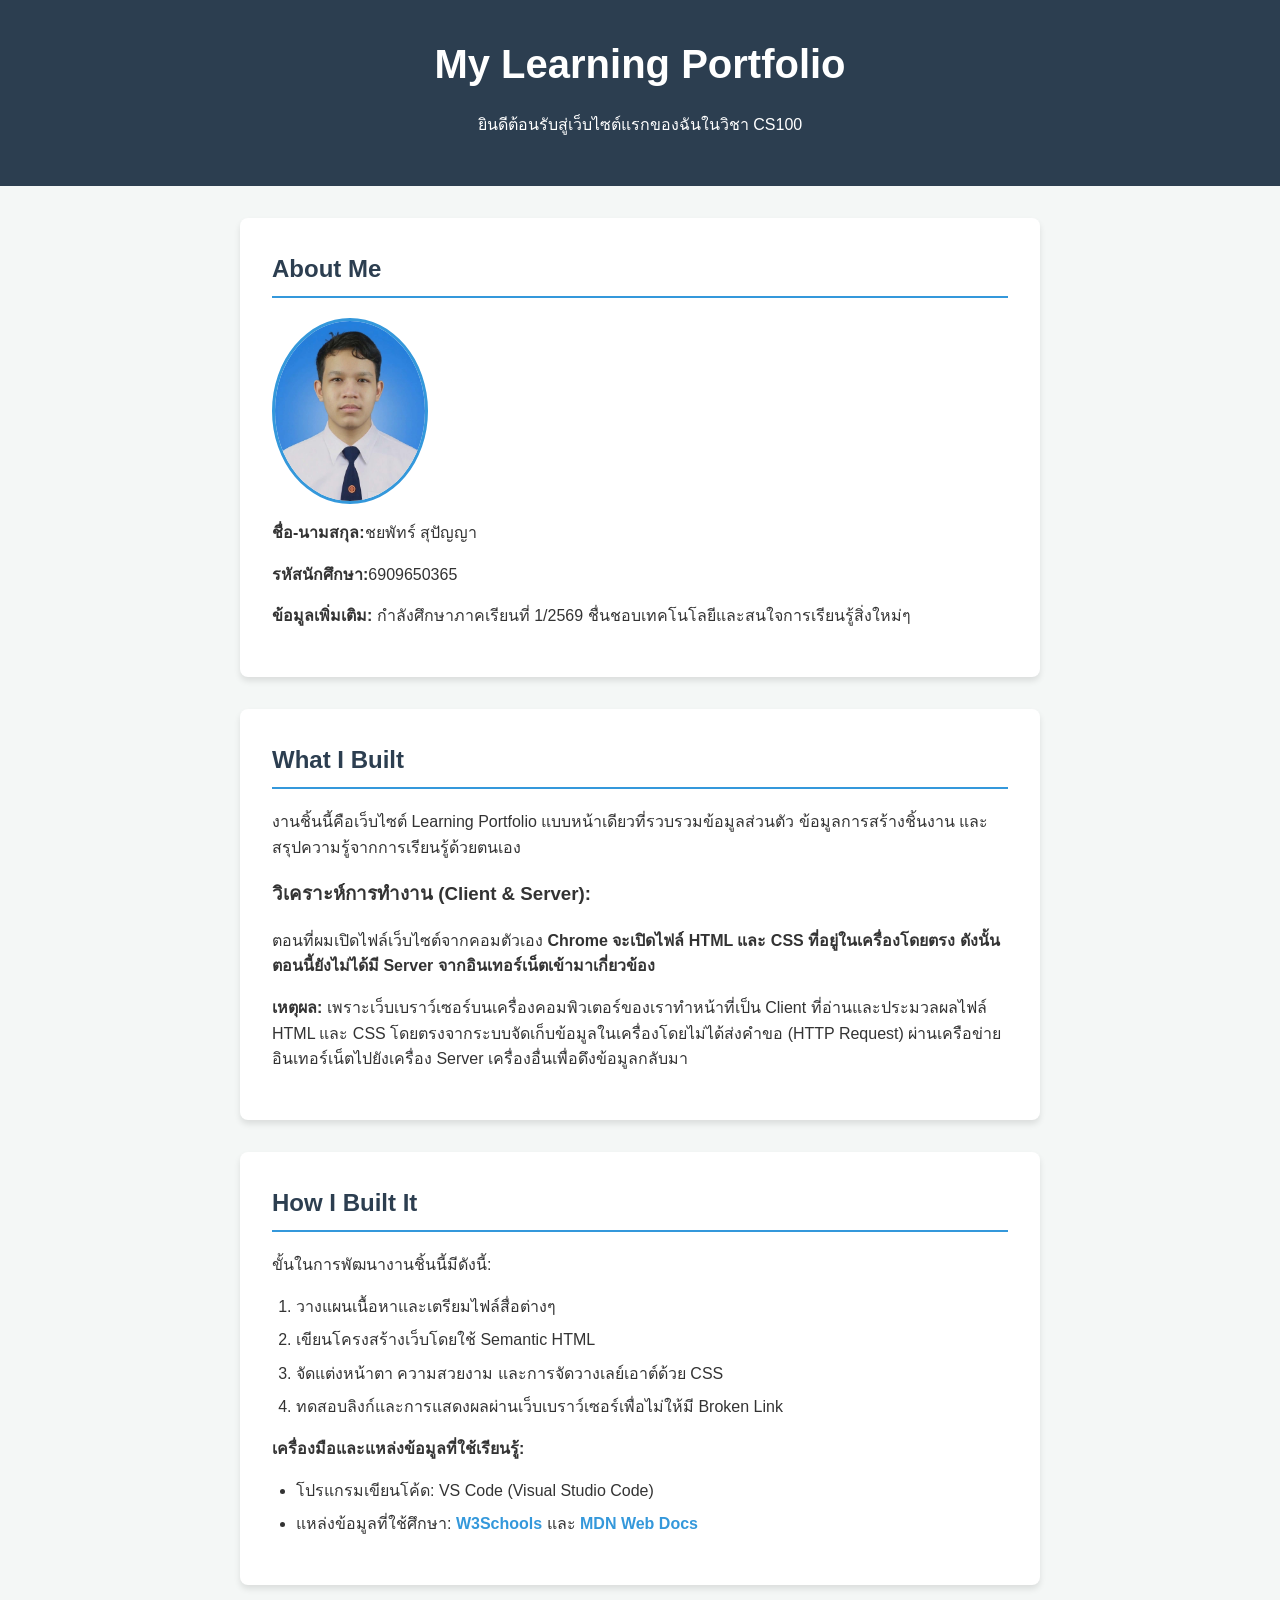
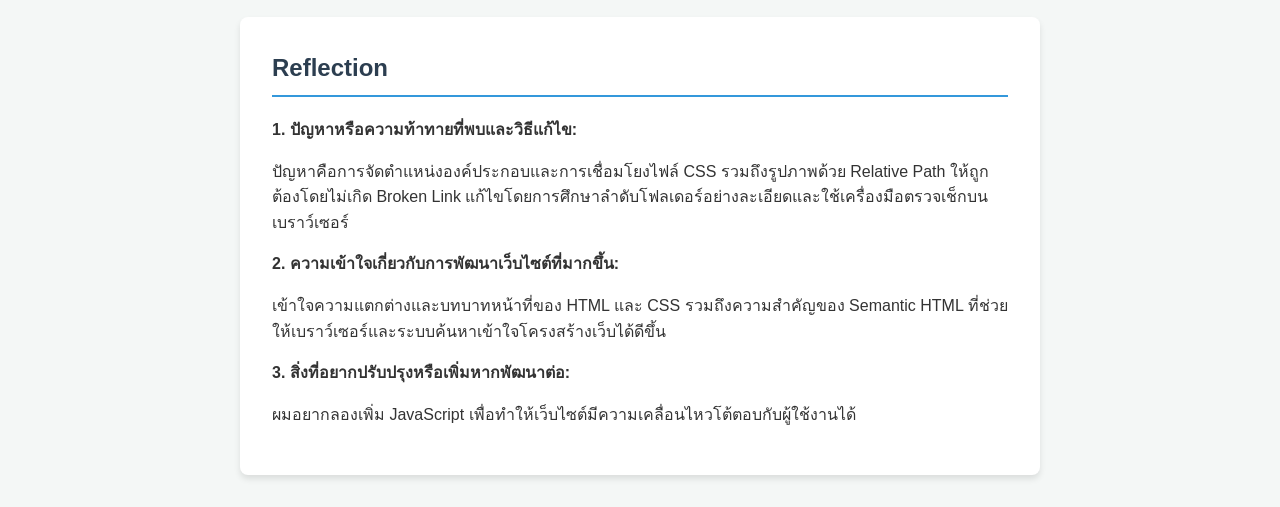
==== A1project0365/index.html @ 0a19b98f "set up" ====
<!DOCTYPE html>
<html lang="th">
<head>
    <meta charset="UTF-8">
    <meta name="viewport" content="width=device-width, initial-scale=1.0">
    <title>My First Learning Portfolio</title>
    <link rel="stylesheet" href="css/style.css">
</head>
<body>
    <header>
        <h1>My Learning Portfolio</h1>
        <p>ยินดีต้อนรับสู่เว็บไซต์แรกของฉันในวิชา CS100</p>
    </header>
    <main>
        <section id="about-me">
            <h2>About Me</h2>
            <img src="./media/att.LJlYym-DaS1JPaiqJdnQynJOcgDqLmjDV4G_2js-PPo.png.jpg" alt="รูปภาพโปรไฟล์ของฉัน" class="profile-img">
            <p><strong>ชื่อ-นามสกุล:</strong>ชยพัทร์ สุปัญญา</p>
            <p><strong>รหัสนักศึกษา:</strong>6909650365</p>
            <p><strong>ข้อมูลเพิ่มเติม:</strong> กำลังศึกษาภาคเรียนที่ 1/2569 ชื่นชอบเทคโนโลยีและสนใจการเรียนรู้สิ่งใหม่ๆ</p>
        </section>
        <section id="what-i-built">
            <h2>What I Built</h2>
            <p>งานชิ้นนี้คือเว็บไซต์ Learning Portfolio แบบหน้าเดียวที่รวบรวมข้อมูลส่วนตัว ข้อมูลการสร้างชิ้นงาน และสรุปความรู้จากการเรียนรู้ด้วยตนเอง</p>
            <div class="theory-answer">
                <h3>วิเคราะห์การทำงาน (Client & Server):</h3>
                <p>ตอนที่ผมเปิดไฟล์เว็บไซต์จากคอมตัวเอง <strong> Chrome จะเปิดไฟล์ HTML และ CSS ที่อยู่ในเครื่องโดยตรง ดังนั้นตอนนี้ยังไม่ได้มี Server จากอินเทอร์เน็ตเข้ามาเกี่ยวข้อง</strong></p>
                <p><strong>เหตุผล:</strong> เพราะเว็บเบราว์เซอร์บนเครื่องคอมพิวเตอร์ของเราทำหน้าที่เป็น Client ที่อ่านและประมวลผลไฟล์ HTML และ CSS โดยตรงจากระบบจัดเก็บข้อมูลในเครื่องโดยไม่ได้ส่งคำขอ (HTTP Request) ผ่านเครือข่ายอินเทอร์เน็ตไปยังเครื่อง Server เครื่องอื่นเพื่อดึงข้อมูลกลับมา</p>
            </div>
        </section>
        <section id="how-i-built">
            <h2>How I Built It</h2>
            <p>ขั้นในการพัฒนางานชิ้นนี้มีดังนี้:</p>
            <ol>
                <li>วางแผนเนื้อหาและเตรียมไฟล์สื่อต่างๆ</li>
                <li>เขียนโครงสร้างเว็บโดยใช้ Semantic HTML </li>
                <li>จัดแต่งหน้าตา ความสวยงาม และการจัดวางเลย์เอาต์ด้วย CSS</li>
                <li>ทดสอบลิงก์และการแสดงผลผ่านเว็บเบราว์เซอร์เพื่อไม่ให้มี Broken Link</li>
            </ol>
            <p><strong>เครื่องมือและแหล่งข้อมูลที่ใช้เรียนรู้:</strong></p>
            <ul>
                <li>โปรแกรมเขียนโค้ด: VS Code (Visual Studio Code)</li>
                <li>แหล่งข้อมูลที่ใช้ศึกษา: 
                    <a href="https://w3schools.com" target="_blank" rel="noopener">W3Schools</a> และ 
                    <a href="https://mozilla.org" target="_blank" rel="noopener">MDN Web Docs</a>
                </li>
            </ul>
        </section>
        <section id="reflection">
            <h2>Reflection</h2>
            <p><strong>1. ปัญหาหรือความท้าทายที่พบและวิธีแก้ไข:</strong></p>
            <p>ปัญหาคือการจัดตำแหน่งองค์ประกอบและการเชื่อมโยงไฟล์ CSS รวมถึงรูปภาพด้วย Relative Path ให้ถูกต้องโดยไม่เกิด Broken Link แก้ไขโดยการศึกษาลำดับโฟลเดอร์อย่างละเอียดและใช้เครื่องมือตรวจเช็กบนเบราว์เซอร์</p>
            <p><strong>2. ความเข้าใจเกี่ยวกับการพัฒนาเว็บไซต์ที่มากขึ้น:</strong></p>
            <p>เข้าใจความแตกต่างและบทบาทหน้าที่ของ HTML  และ CSS  รวมถึงความสำคัญของ Semantic HTML ที่ช่วยให้เบราว์เซอร์และระบบค้นหาเข้าใจโครงสร้างเว็บได้ดีขึ้น</p>
            <p><strong>3. สิ่งที่อยากปรับปรุงหรือเพิ่มหากพัฒนาต่อ:</strong></p>
            <p>ผมอยากลองเพิ่ม JavaScript เพื่อทำให้เว็บไซต์มีความเคลื่อนไหวโต้ตอบกับผู้ใช้งานได้</p>
        </section>
    </main>

    </footer>

</body>
</html>
---- A1project0365/css/style.css ----
body {
    font-family: 'Segoe UI', Tahoma, Geneva, Verdana, sans-serif;
    line-height: 1.6;
    margin: 0;
    padding: 0;
    background-color: #f4f7f6;
    color: #333;
}


header {
    background-color: #2c3e50;
    color: #ffffff;
    text-align: center;
    padding: 2rem 1rem;
}

header h1 {
    margin: 0;
    font-size: 2.5rem;
}


main {
    max-width: 800px;
    margin: 2rem auto;
    padding: 0 1rem;
}


section {
    background: #ffffff;
    padding: 2rem;
    margin-bottom: 2rem;
    border-radius: 8px;
    box-shadow: 0 4px 6px rgba(0, 0, 0, 0.1);
}

section h2 {
    color: #2c3e50;
    border-bottom: 2px solid #3498db;
    padding-bottom: 0.5rem;
    margin-top: 0;
}


.profile-img {
    display: block;
    max-width: 150px;
    height: auto;
    border-radius: 50%;
    margin: 1rem 0;
    border: 3px solid #3498db;
}



ol, ul {
    padding-left: 1.5rem;
}

li {
    margin-bottom: 0.5rem;
}


a {
    color: #3498db;
    text-decoration: none;
    font-weight: bold;
}

a:hover {
    text-decoration: underline;
    color: #2980b9;
}


footer {
    text-align: center;
    padding: 1.5rem;
    background-color: #2c3e50;
    color: #ffffff;
    margin-top: 4rem;
    font-size: 0.9rem;
}
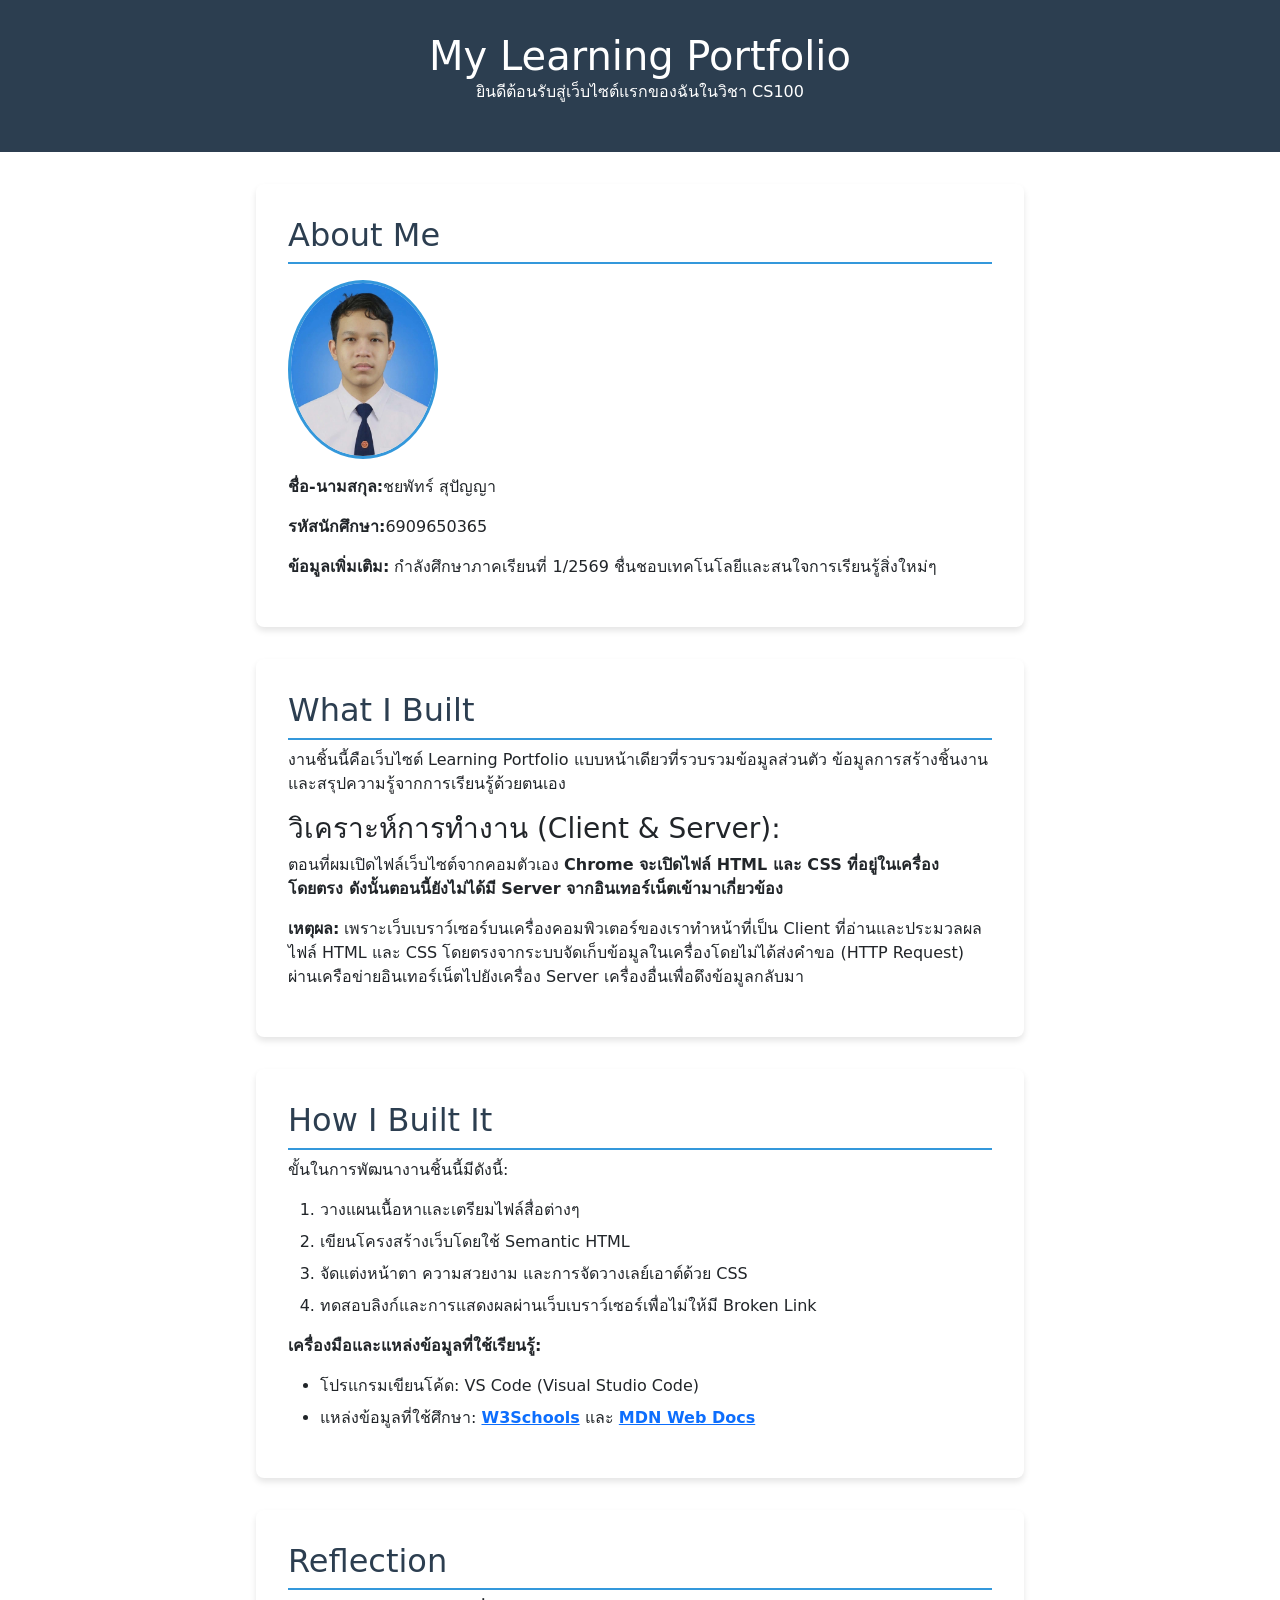
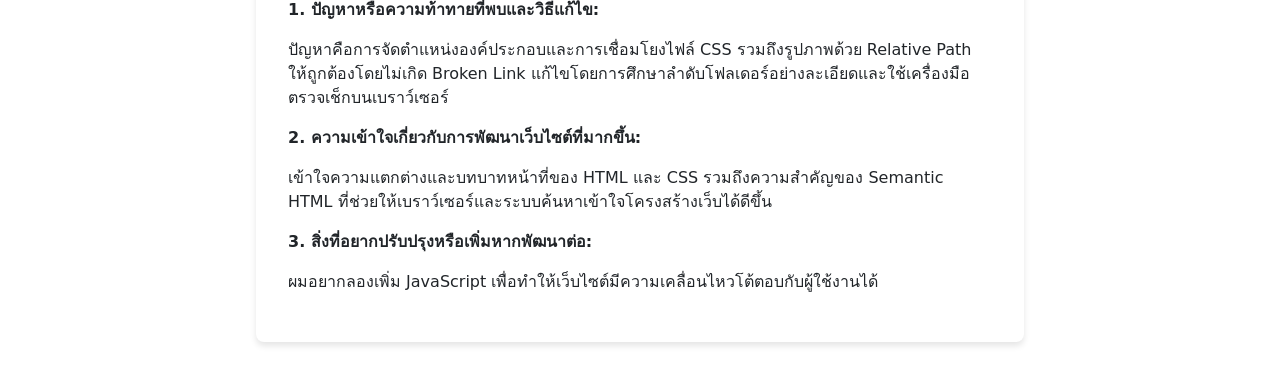
==== commit 813f1ac2: "set up bootstrap(#1)" ====
--- a/A1project0365/index.html
+++ b/A1project0365/index.html
@@ -5,6 +5,8 @@
     <meta name="viewport" content="width=device-width, initial-scale=1.0">
     <title>My First Learning Portfolio</title>
     <link rel="stylesheet" href="css/style.css">
+    <link href="https://cdn.jsdelivr.net/npm/bootstrap@5.3.8/dist/css/bootstrap.min.css" rel="stylesheet" integrity="sha384-sRIl4kxILFvY47J16cr9ZwB07vP4J8+LH7qKQnuqkuIAvNWLzeN8tE5YBujZqJLB" crossorigin="anonymous">
+    <script src="https://cdn.jsdelivr.net/npm/bootstrap@5.3.8/dist/js/bootstrap.bundle.min.js" integrity="sha384-FKyoEForCGlyvwx9Hj09JcYn3nv7wiPVlz7YYwJrWVcXK/BmnVDxM+D2scQbITxI" crossorigin="anonymous"></script>
 </head>
 <body>
     <header>
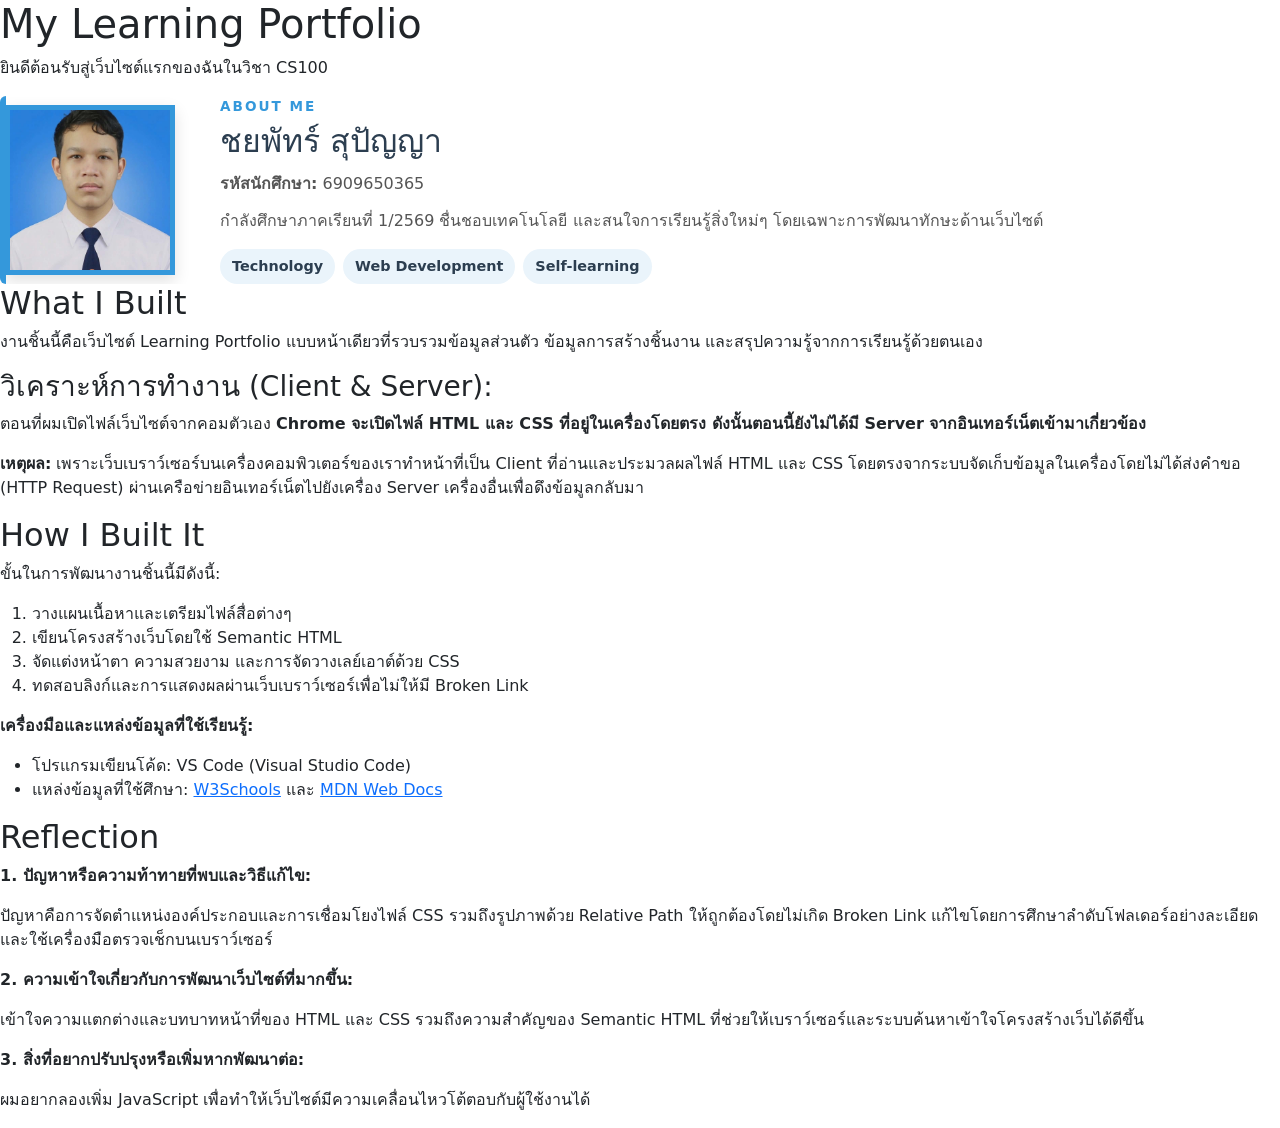
==== commit b4f79fd6: "ตง about me(#2)" ====
--- a/A1project0365/index.html
+++ b/A1project0365/index.html
@@ -5,6 +5,7 @@
     <meta name="viewport" content="width=device-width, initial-scale=1.0">
     <title>My First Learning Portfolio</title>
     <link rel="stylesheet" href="css/style.css">
+    <link rel="stylesheet" href="css/style_A2_about_me.css">
     <link href="https://cdn.jsdelivr.net/npm/bootstrap@5.3.8/dist/css/bootstrap.min.css" rel="stylesheet" integrity="sha384-sRIl4kxILFvY47J16cr9ZwB07vP4J8+LH7qKQnuqkuIAvNWLzeN8tE5YBujZqJLB" crossorigin="anonymous">
     <script src="https://cdn.jsdelivr.net/npm/bootstrap@5.3.8/dist/js/bootstrap.bundle.min.js" integrity="sha384-FKyoEForCGlyvwx9Hj09JcYn3nv7wiPVlz7YYwJrWVcXK/BmnVDxM+D2scQbITxI" crossorigin="anonymous"></script>
 </head>
@@ -15,11 +16,27 @@
     </header>
     <main>
         <section id="about-me">
-            <h2>About Me</h2>
-            <img src="./media/att.LJlYym-DaS1JPaiqJdnQynJOcgDqLmjDV4G_2js-PPo.png.jpg" alt="รูปภาพโปรไฟล์ของฉัน" class="profile-img">
-            <p><strong>ชื่อ-นามสกุล:</strong>ชยพัทร์ สุปัญญา</p>
-            <p><strong>รหัสนักศึกษา:</strong>6909650365</p>
-            <p><strong>ข้อมูลเพิ่มเติม:</strong> กำลังศึกษาภาคเรียนที่ 1/2569 ชื่นชอบเทคโนโลยีและสนใจการเรียนรู้สิ่งใหม่ๆ</p>
+            <div class="about-content">
+                <div class="about-image">
+                    <img src="./media/att.LJlYym-DaS1JPaiqJdnQynJOcgDqLmjDV4G_2js-PPo.png.jpg"
+                         alt="รูปภาพโปรไฟล์ของฉัน"
+                         class="profile-img">
+                </div>
+                <div class="about-info">
+                    <p class="about-label">ABOUT ME</p>
+                    <h2>ชยพัทร์ สุปัญญา</h2>
+                    <p class="student-id"><strong>รหัสนักศึกษา:</strong> 6909650365</p>
+                    <p class="about-description">
+                        กำลังศึกษาภาคเรียนที่ 1/2569 ชื่นชอบเทคโนโลยี
+                        และสนใจการเรียนรู้สิ่งใหม่ๆ โดยเฉพาะการพัฒนาทักษะด้านเว็บไซต์
+                    </p>
+                    <div class="interest-list">
+                        <span>Technology</span>
+                        <span>Web Development</span>
+                        <span>Self-learning</span>
+                    </div>
+                </div>
+            </div>
         </section>
         <section id="what-i-built">
             <h2>What I Built</h2>
@@ -62,4 +79,4 @@
     </footer>
 
 </body>
-</html>
+</html>
--- a/A1project0365/css/style.css
+++ b/A1project0365/css/style.css
@@ -1,87 +1,111 @@
 
-body {
-    font-family: 'Segoe UI', Tahoma, Geneva, Verdana, sans-serif;
-    line-height: 1.6;
-    margin: 0;
-    padding: 0;
-    background-color: #f4f7f6;
-    color: #333;
+#about-me {
+    overflow: hidden;
+    position: relative;
 }
 
-
-header {
-    background-color: #2c3e50;
-    color: #ffffff;
-    text-align: center;
-    padding: 2rem 1rem;
+#about-me::before {
+    content: "";
+    position: absolute;
+    top: 0;
+    left: 0;
+    width: 6px;
+    height: 100%;
+    background-color: #3498db;
+    border-radius: 8px 0 0 8px;
 }
 
-header h1 {
-    margin: 0;
-    font-size: 2.5rem;
+.about-content {
+    display: flex;
+    align-items: center;
+    gap: 2.5rem;
 }
 
-
-main {
-    max-width: 800px;
-    margin: 2rem auto;
-    padding: 0 1rem;
+.about-image {
+    flex: 0 0 180px;
+    text-align: center;
 }
 
-
-section {
-    background: #ffffff;
-    padding: 2rem;
-    margin-bottom: 2rem;
-    border-radius: 8px;
-    box-shadow: 0 4px 6px rgba(0, 0, 0, 0.1);
+#about-me .profile-img {
+    width: 170px;
+    height: 170px;
+    object-fit: cover;
+    margin: 0 auto;
+    border: 5px solid #3498db;
+    box-shadow: 0 6px 15px rgba(0, 0, 0, 0.12);
 }
 
-section h2 {
-    color: #2c3e50;
-    border-bottom: 2px solid #3498db;
-    padding-bottom: 0.5rem;
-    margin-top: 0;
+.about-info {
+    flex: 1;
 }
 
-
-.profile-img {
-    display: block;
-    max-width: 150px;
-    height: auto;
-    border-radius: 50%;
-    margin: 1rem 0;
-    border: 3px solid #3498db;
+.about-label {
+    margin: 0 0 0.35rem;
+    color: #3498db;
+    font-size: 0.85rem;
+    font-weight: bold;
+    letter-spacing: 2px;
 }
 
-
-
-ol, ul {
-    padding-left: 1.5rem;
+#about-me .about-info h2 {
+    border: 0;
+    padding: 0;
+    margin: 0 0 0.75rem;
+    color: #2c3e50;
+    font-size: 2rem;
 }
 
-li {
-    margin-bottom: 0.5rem;
+.student-id {
+    margin-bottom: 0.8rem;
+    color: #555;
 }
 
-
-a {
-    color: #3498db;
-    text-decoration: none;
-    font-weight: bold;
+.about-description {
+    margin-bottom: 1rem;
+    color: #555;
 }
 
-a:hover {
-    text-decoration: underline;
-    color: #2980b9;
+.interest-list {
+    display: flex;
+    flex-wrap: wrap;
+    gap: 0.5rem;
 }
 
+.interest-list span {
+    display: inline-block;
+    padding: 0.4rem 0.75rem;
+    border-radius: 20px;
+    background-color: #eaf4fb;
+    color: #2c3e50;
+    font-size: 0.9rem;
+    font-weight: 600;
+}
 
-footer {
-    text-align: center;
-    padding: 1.5rem;
-    background-color: #2c3e50;
-    color: #ffffff;
-    margin-top: 4rem;
-    font-size: 0.9rem;
-}
+@media (max-width: 576px) {
+    #about-me {
+        padding: 1.5rem;
+    }
+
+    .about-content {
+        flex-direction: column;
+        gap: 1.5rem;
+        text-align: center;
+    }
+
+    .about-image {
+        flex-basis: auto;
+    }
+
+    #about-me .profile-img {
+        width: 145px;
+        height: 145px;
+    }
+
+    #about-me .about-info h2 {
+        font-size: 1.6rem;
+    }
+
+    .interest-list {
+        justify-content: center;
+    }
+}
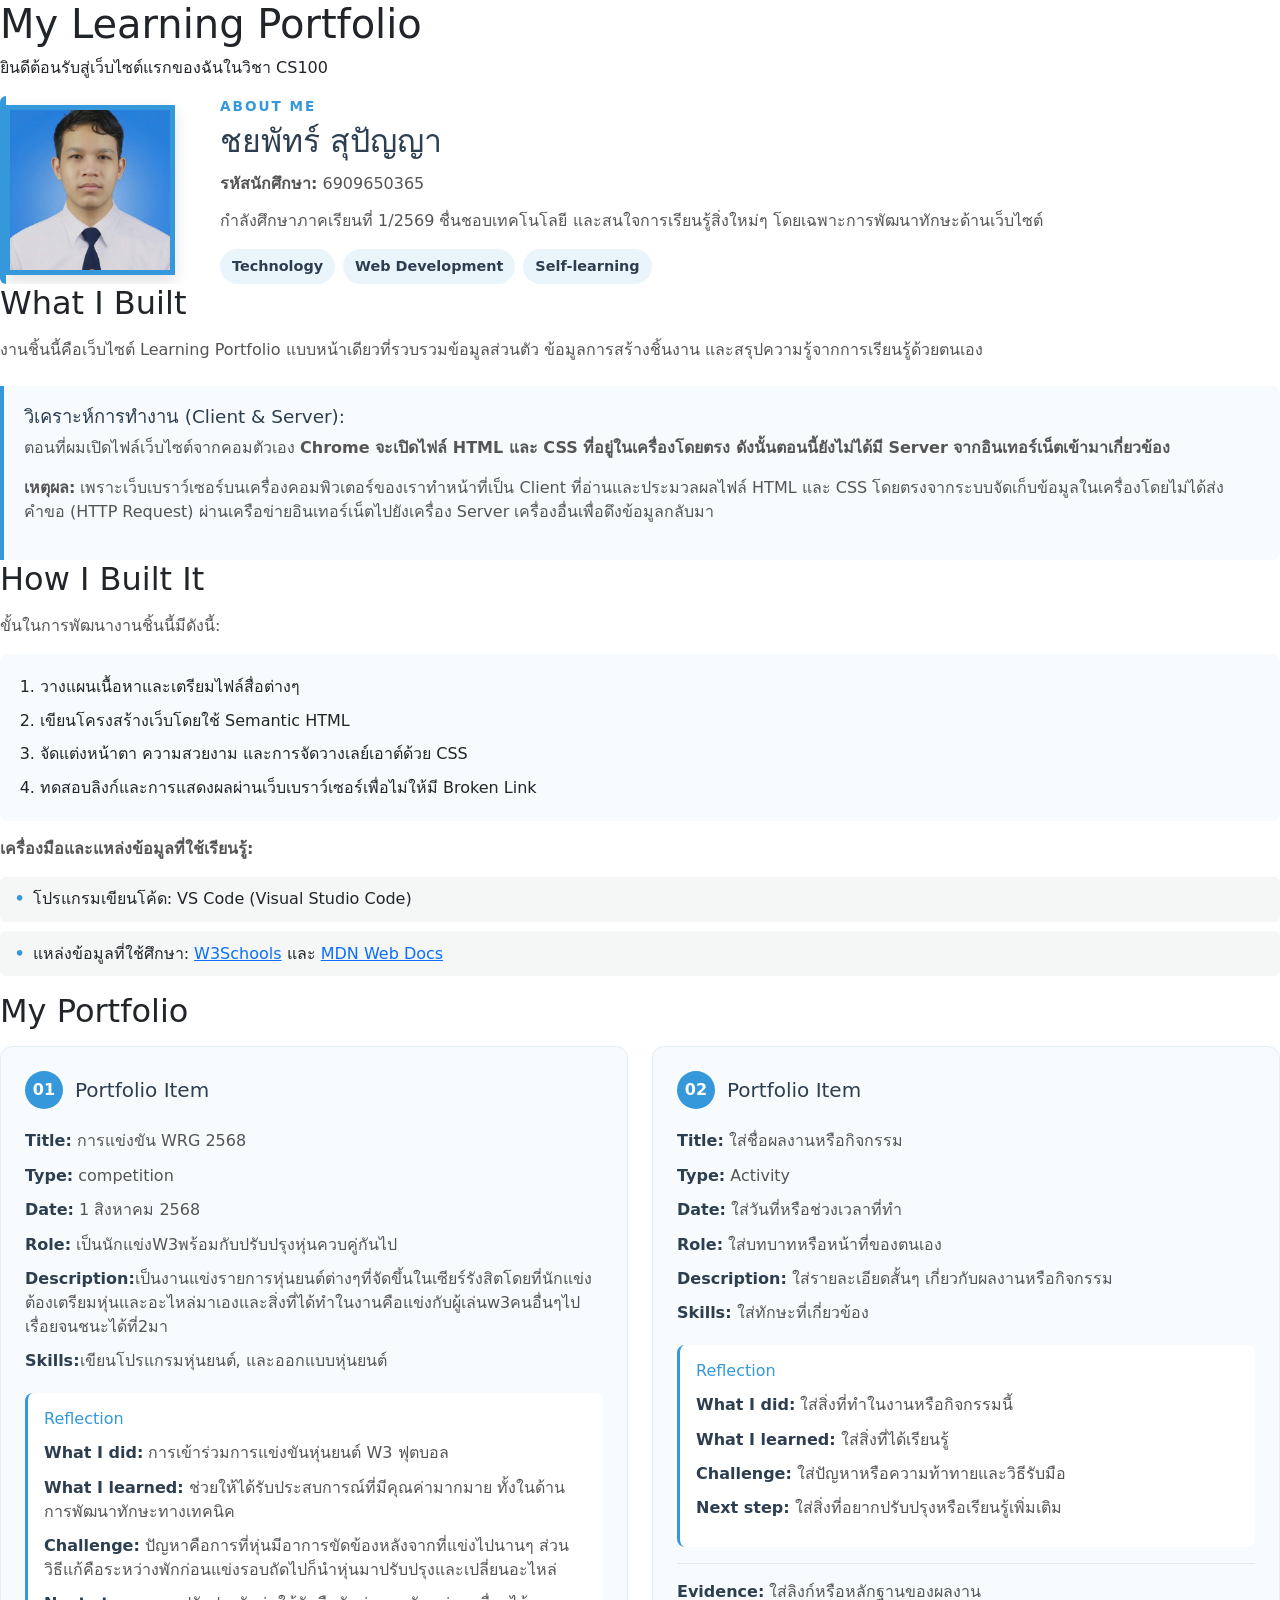
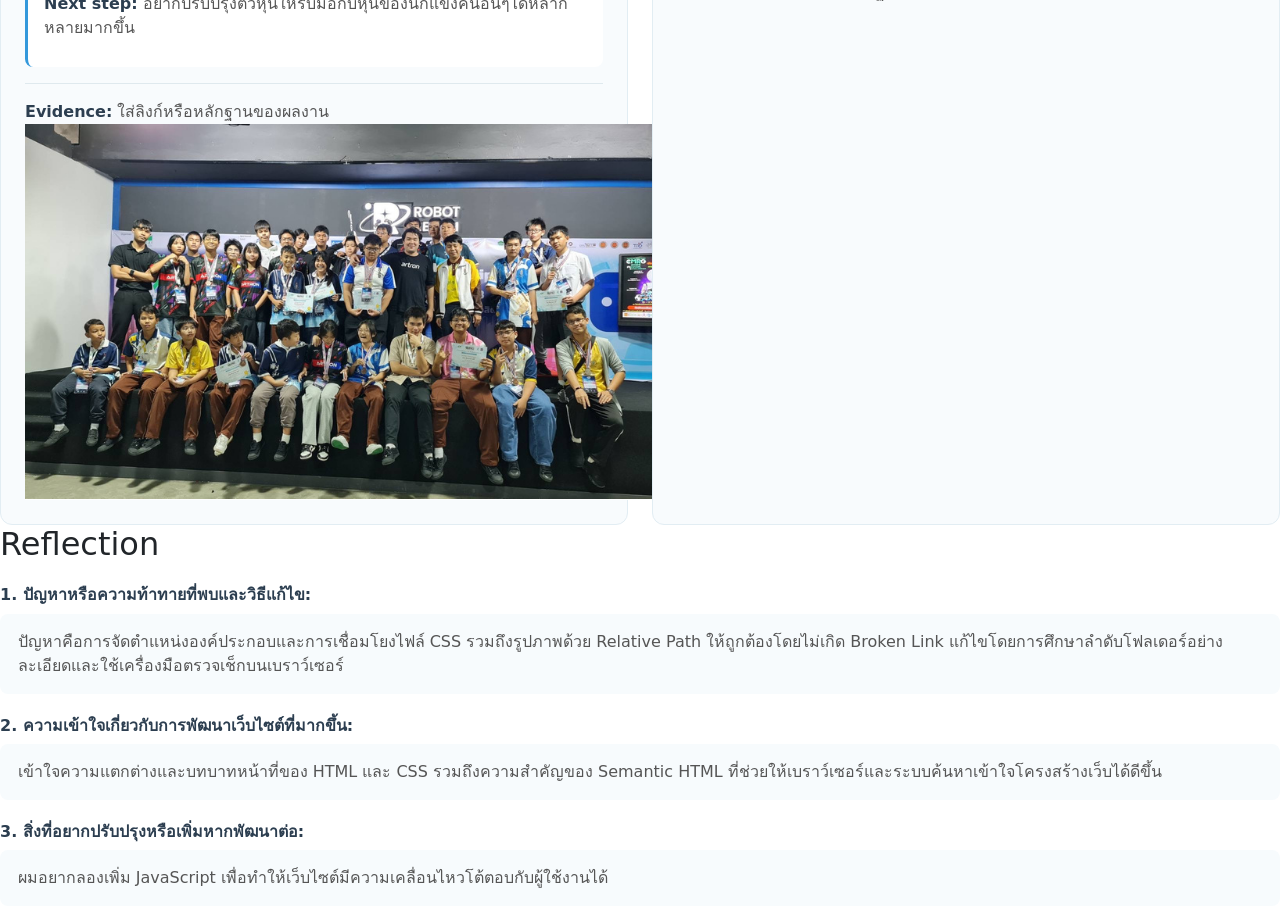
==== commit ea4b612b: "add potfolio item(#3)" ====
--- a/A1project0365/index.html
+++ b/A1project0365/index.html
@@ -38,7 +38,7 @@
                 </div>
             </div>
         </section>
-        <section id="what-i-built">
+        <section id="what-i-built" class="portfolio-section">
             <h2>What I Built</h2>
             <p>งานชิ้นนี้คือเว็บไซต์ Learning Portfolio แบบหน้าเดียวที่รวบรวมข้อมูลส่วนตัว ข้อมูลการสร้างชิ้นงาน และสรุปความรู้จากการเรียนรู้ด้วยตนเอง</p>
             <div class="theory-answer">
@@ -47,7 +47,7 @@
                 <p><strong>เหตุผล:</strong> เพราะเว็บเบราว์เซอร์บนเครื่องคอมพิวเตอร์ของเราทำหน้าที่เป็น Client ที่อ่านและประมวลผลไฟล์ HTML และ CSS โดยตรงจากระบบจัดเก็บข้อมูลในเครื่องโดยไม่ได้ส่งคำขอ (HTTP Request) ผ่านเครือข่ายอินเทอร์เน็ตไปยังเครื่อง Server เครื่องอื่นเพื่อดึงข้อมูลกลับมา</p>
             </div>
         </section>
-        <section id="how-i-built">
+        <section id="how-i-built" class="portfolio-section">
             <h2>How I Built It</h2>
             <p>ขั้นในการพัฒนางานชิ้นนี้มีดังนี้:</p>
             <ol>
@@ -65,7 +65,58 @@
                 </li>
             </ul>
         </section>
-        <section id="reflection">
+        <section id="my-portfolio" class="portfolio-section">
+            <h2>My Portfolio</h2>
+            <div class="portfolio-grid">
+                <article class="portfolio-item">
+                    <div class="portfolio-item-header">
+                        <span class="portfolio-number">01</span>
+                        <h3>Portfolio Item</h3>
+                    </div>
+                    <div class="portfolio-details">
+                        <p><strong>Title:</strong> การแข่งขัน WRG 2568</p>
+                        <p><strong>Type:</strong> competition</p>
+                        <p><strong>Date:</strong> 1 สิงหาคม 2568</p>
+                        <p><strong>Role:</strong> เป็นนักแข่งW3พร้อมกับปรับปรุงหุ่นควบคู่กันไป</p>
+                        <p><strong>Description:</strong>เป็นงานแข่งรายการหุ่นยนต์ต่างๆที่จัดขึ้นในเซียร์รังสิตโดยที่นักแข่งต้องเตรียมหุ่นและอะไหล่มาเองและสิ่งที่ได้ทำในงานคือแข่งกับผู้เล่นw3คนอื่นๆไปเรื่อยจนชนะได้ที่2มา</p>
+                        <p><strong>Skills:</strong>เขียนโปรแกรมหุ่นยนต์, และออกแบบหุ่นยนต์</p>
+                    </div>
+                    <div class="reflection-box">
+                        <h4>Reflection</h4>
+                        <p><strong>What I did:</strong> การเข้าร่วมการแข่งขันหุ่นยนต์ W3 ฟุตบอล </p>
+                        <p><strong>What I learned:</strong> ช่วยให้ได้รับประสบการณ์ที่มีคุณค่ามากมาย ทั้งในด้านการพัฒนาทักษะทางเทคนิค</p>
+                        <p><strong>Challenge:</strong> ปัญหาคือการที่หุ่นมีอาการขัดข้องหลังจากที่แข่งไปนานๆ ส่วนวิธีแก้คือระหว่างพักก่อนแข่งรอบถัดไปก็นำหุ่นมาปรับปรุงและเปลี่ยนอะไหล่</p>
+                        <p><strong>Next step:</strong> อยากปรับปรุงตัวหุ่นให้รับมือกับหุ่นของนักแข่งคนอื่นๆได้หลากหลายมากขึ้น</p>
+                    </div>
+                    <p class="evidence"><strong>Evidence:</strong> ใส่ลิงก์หรือหลักฐานของผลงาน</p>
+                    <img src="./media/สาขาวิชาวิทยาการคอมพิวเตอร์.png" alt="ตัวอย่างผลงาน" class="portfolio-image">
+                </article>
+
+                <article class="portfolio-item">
+                    <div class="portfolio-item-header">
+                        <span class="portfolio-number">02</span>
+                        <h3>Portfolio Item</h3>
+                    </div>
+                    <div class="portfolio-details">
+                        <p><strong>Title:</strong> ใส่ชื่อผลงานหรือกิจกรรม</p>
+                        <p><strong>Type:</strong> Activity</p>
+                        <p><strong>Date:</strong> ใส่วันที่หรือช่วงเวลาที่ทำ</p>
+                        <p><strong>Role:</strong> ใส่บทบาทหรือหน้าที่ของตนเอง</p>
+                        <p><strong>Description:</strong> ใส่รายละเอียดสั้นๆ เกี่ยวกับผลงานหรือกิจกรรม</p>
+                        <p><strong>Skills:</strong> ใส่ทักษะที่เกี่ยวข้อง</p>
+                    </div>
+                    <div class="reflection-box">
+                        <h4>Reflection</h4>
+                        <p><strong>What I did:</strong> ใส่สิ่งที่ทำในงานหรือกิจกรรมนี้</p>
+                        <p><strong>What I learned:</strong> ใส่สิ่งที่ได้เรียนรู้</p>
+                        <p><strong>Challenge:</strong> ใส่ปัญหาหรือความท้าทายและวิธีรับมือ</p>
+                        <p><strong>Next step:</strong> ใส่สิ่งที่อยากปรับปรุงหรือเรียนรู้เพิ่มเติม</p>
+                    </div>
+                    <p class="evidence"><strong>Evidence:</strong> ใส่ลิงก์หรือหลักฐานของผลงาน</p>
+                </article>
+            </div>
+        </section>
+        <section id="reflection" class="portfolio-section">
             <h2>Reflection</h2>
             <p><strong>1. ปัญหาหรือความท้าทายที่พบและวิธีแก้ไข:</strong></p>
             <p>ปัญหาคือการจัดตำแหน่งองค์ประกอบและการเชื่อมโยงไฟล์ CSS รวมถึงรูปภาพด้วย Relative Path ให้ถูกต้องโดยไม่เกิด Broken Link แก้ไขโดยการศึกษาลำดับโฟลเดอร์อย่างละเอียดและใช้เครื่องมือตรวจเช็กบนเบราว์เซอร์</p>
--- a/A1project0365/css/style.css
+++ b/A1project0365/css/style.css
@@ -1,4 +1,3 @@
-
 #about-me {
     overflow: hidden;
     position: relative;
@@ -108,4 +107,189 @@
     .interest-list {
         justify-content: center;
     }
+}
+
+
+/* Remaining sections - A2 portfolio styling */
+.portfolio-section {
+    position: relative;
+}
+
+.portfolio-section > h2 {
+    margin-bottom: 1rem;
+}
+
+.portfolio-section p {
+    color: #555;
+}
+
+.theory-answer {
+    margin-top: 1.5rem;
+    padding: 1.25rem;
+    background-color: #f7fbfd;
+    border-left: 4px solid #3498db;
+    border-radius: 0 8px 8px 0;
+}
+
+.theory-answer h3 {
+    margin-top: 0;
+    color: #2c3e50;
+    font-size: 1.15rem;
+}
+
+.portfolio-section ol,
+.portfolio-section ul {
+    margin-top: 0.75rem;
+}
+
+.portfolio-section li {
+    padding: 0.3rem 0;
+}
+
+.portfolio-section a {
+    display: inline-block;
+    transition: transform 0.2s ease;
+}
+
+.portfolio-section a:hover {
+    transform: translateY(-1px);
+}
+
+#how-i-built ol {
+    padding: 1rem 1rem 1rem 2.5rem;
+    background-color: #f7fbfd;
+    border-radius: 8px;
+}
+
+#how-i-built ul {
+    list-style: none;
+    padding: 0;
+}
+
+#how-i-built ul li {
+    padding: 0.65rem 0.9rem;
+    margin-bottom: 0.6rem;
+    background-color: #f4f7f6;
+    border-radius: 6px;
+}
+
+#how-i-built ul li::before {
+    content: "•";
+    color: #3498db;
+    font-weight: bold;
+    margin-right: 0.5rem;
+}
+
+#reflection > p:nth-of-type(odd) {
+    margin-top: 1.25rem;
+    margin-bottom: 0.4rem;
+    color: #2c3e50;
+}
+
+#reflection > p:nth-of-type(even) {
+    margin-bottom: 1rem;
+    padding: 1rem 1.1rem;
+    background-color: #f7fbfd;
+    border-radius: 8px;
+}
+
+@media (max-width: 576px) {
+    .portfolio-section {
+        padding: 1.5rem;
+    }
+
+    .theory-answer {
+        padding: 1rem;
+    }
+
+    #how-i-built ol {
+        padding-left: 2rem;
+    }
+}
+
+
+/* My Portfolio */
+#my-portfolio {
+    position: relative;
+}
+
+.portfolio-grid {
+    display: grid;
+    grid-template-columns: repeat(2, minmax(0, 1fr));
+    gap: 1.5rem;
+}
+
+.portfolio-item {
+    padding: 1.5rem;
+    background: #f8fbfd;
+    border: 1px solid #e2edf3;
+    border-radius: 12px;
+    transition: transform 0.2s ease, box-shadow 0.2s ease;
+}
+
+.portfolio-item:hover {
+    transform: translateY(-3px);
+    box-shadow: 0 8px 18px rgba(0, 0, 0, 0.08);
+}
+
+.portfolio-item-header {
+    display: flex;
+    align-items: center;
+    gap: 0.75rem;
+    margin-bottom: 1.25rem;
+}
+
+.portfolio-item-header h3 {
+    margin: 0;
+    color: #2c3e50;
+    font-size: 1.25rem;
+}
+
+.portfolio-number {
+    display: inline-flex;
+    align-items: center;
+    justify-content: center;
+    width: 38px;
+    height: 38px;
+    border-radius: 50%;
+    background: #3498db;
+    color: #ffffff;
+    font-weight: bold;
+}
+
+.portfolio-details p,
+.reflection-box p {
+    margin-bottom: 0.65rem;
+}
+
+.portfolio-details strong,
+.reflection-box strong,
+.evidence strong {
+    color: #2c3e50;
+}
+
+.reflection-box {
+    margin-top: 1.25rem;
+    padding: 1rem;
+    background: #ffffff;
+    border-radius: 8px;
+    border-left: 3px solid #3498db;
+}
+
+.reflection-box h4 {
+    margin: 0 0 0.8rem;
+    color: #3498db;
+    font-size: 1rem;
+}
+
+.evidence {
+    margin: 1rem 0 0;
+    padding-top: 1rem;
+    border-top: 1px solid #dfe9ee;
+}
+
+@media (max-width: 768px) {
+    .portfolio-grid {
+        grid-template-columns: 1fr;
+    }
 }
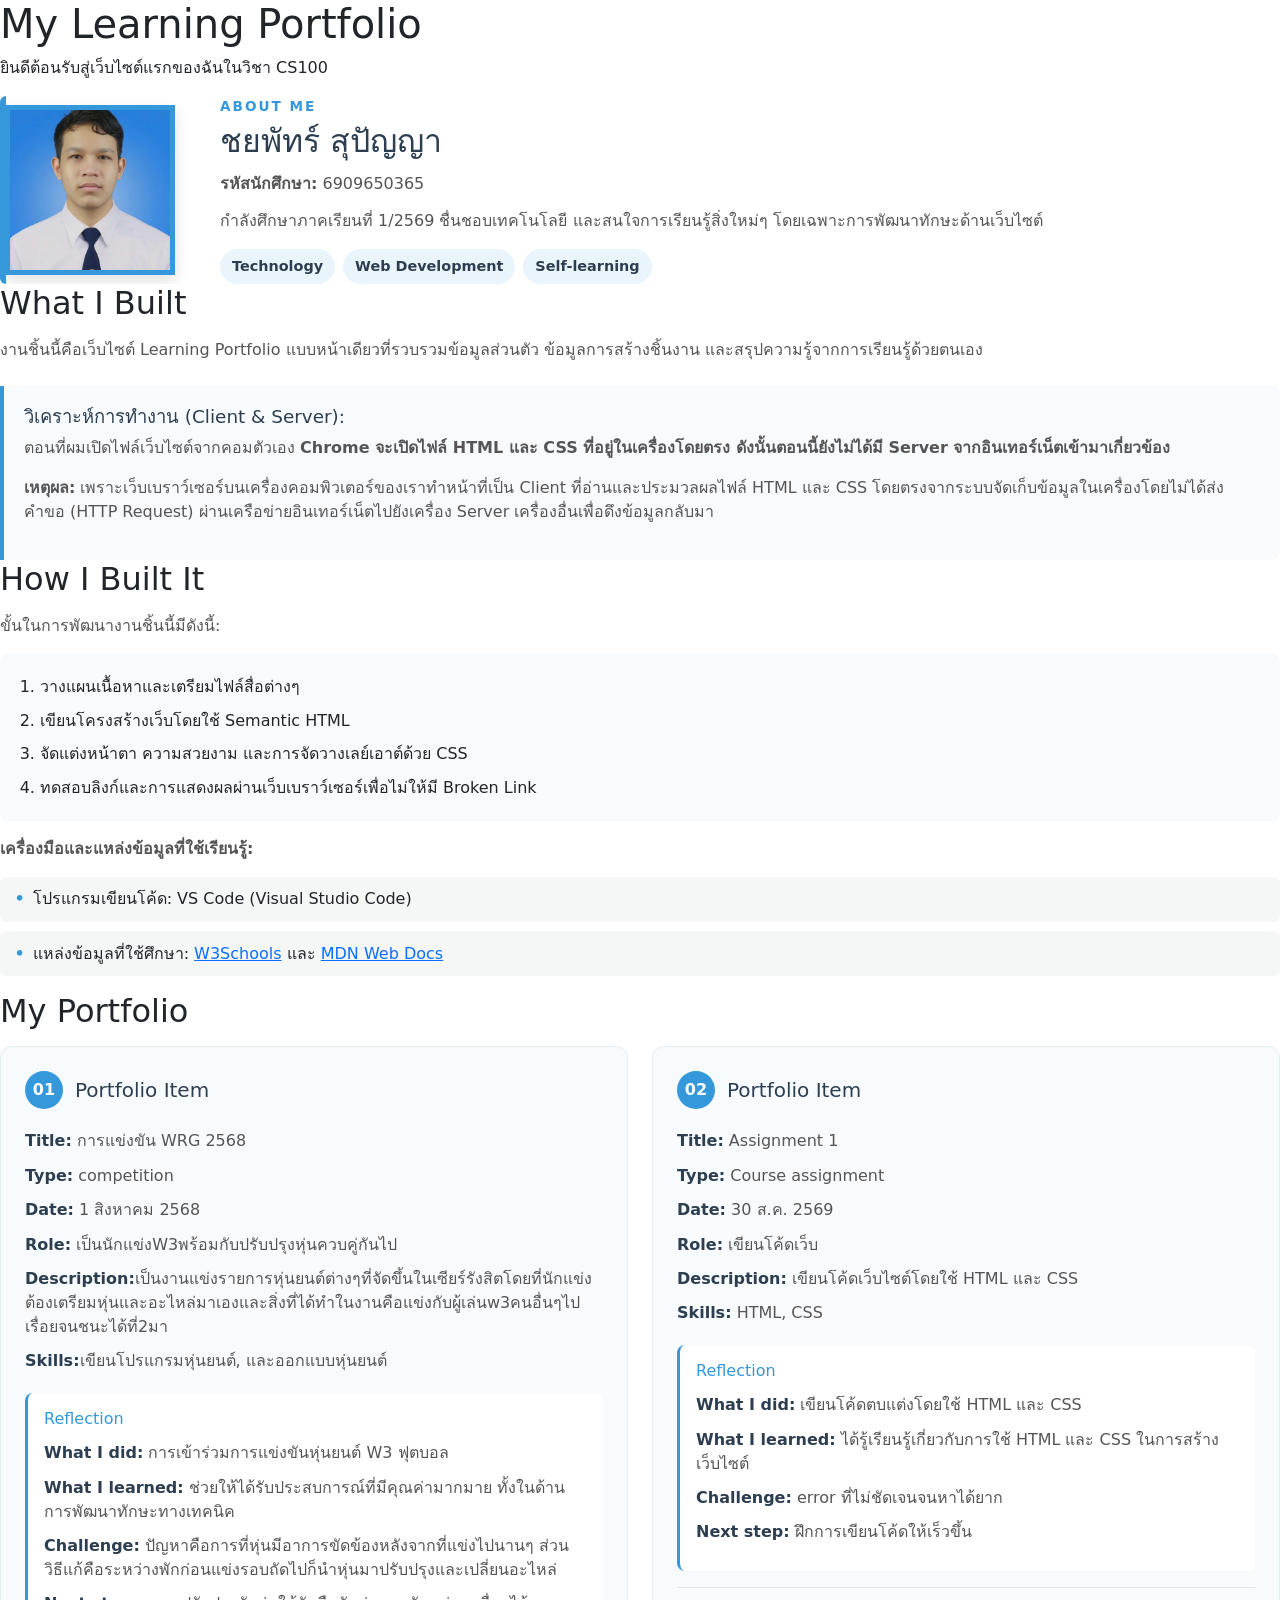
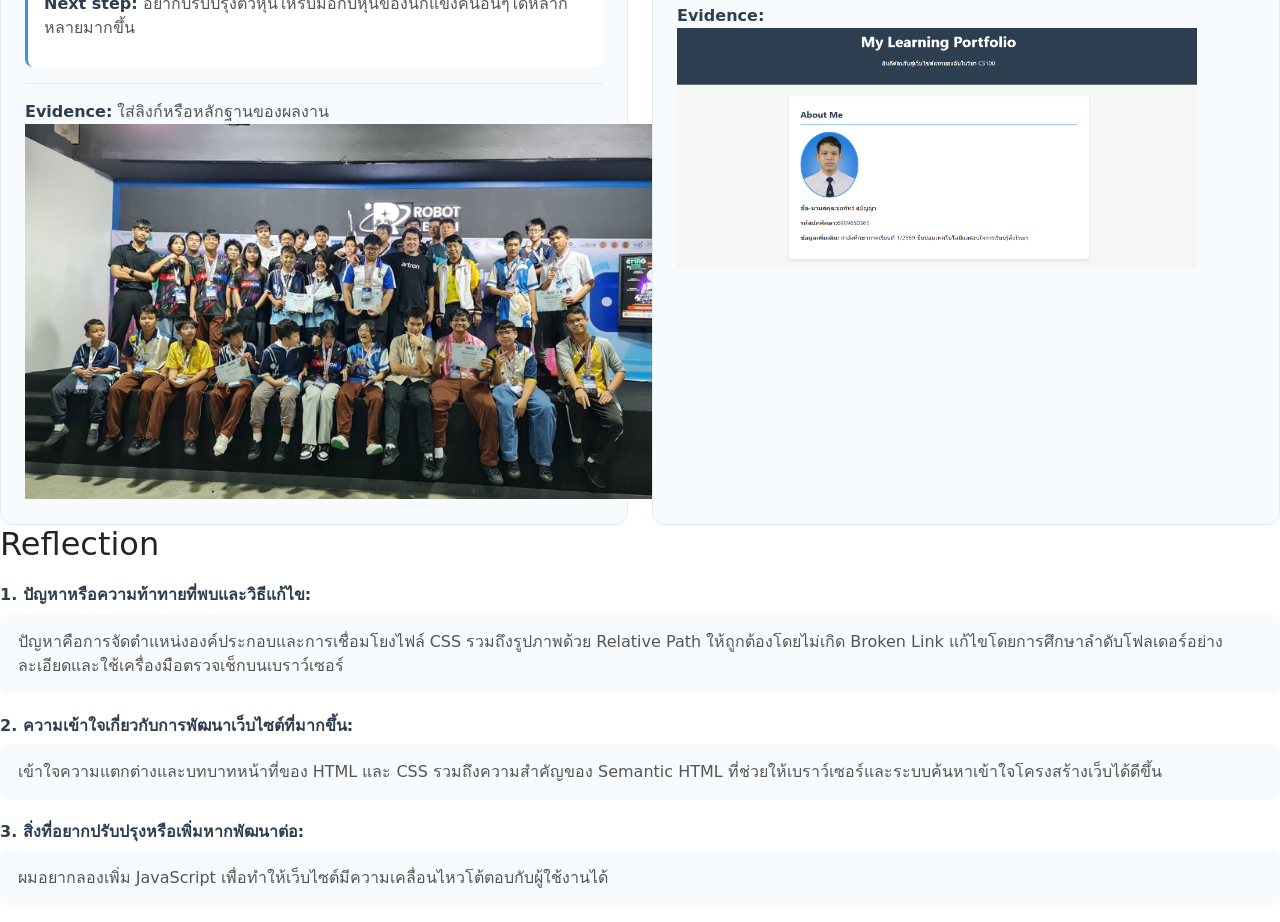
==== commit 9f35d071: "add add potfolio item(#3)" ====
--- a/A1project0365/index.html
+++ b/A1project0365/index.html
@@ -98,21 +98,22 @@
                         <h3>Portfolio Item</h3>
                     </div>
                     <div class="portfolio-details">
-                        <p><strong>Title:</strong> ใส่ชื่อผลงานหรือกิจกรรม</p>
-                        <p><strong>Type:</strong> Activity</p>
-                        <p><strong>Date:</strong> ใส่วันที่หรือช่วงเวลาที่ทำ</p>
-                        <p><strong>Role:</strong> ใส่บทบาทหรือหน้าที่ของตนเอง</p>
-                        <p><strong>Description:</strong> ใส่รายละเอียดสั้นๆ เกี่ยวกับผลงานหรือกิจกรรม</p>
-                        <p><strong>Skills:</strong> ใส่ทักษะที่เกี่ยวข้อง</p>
+                        <p><strong>Title:</strong> Assignment 1</p>
+                        <p><strong>Type:</strong> Course assignment</p>
+                        <p><strong>Date:</strong>  30 ส.ค. 2569</p>
+                        <p><strong>Role:</strong> เขียนโค้ดเว็บ</p>
+                        <p><strong>Description:</strong> เขียนโค้ดเว็บไซต์โดยใช้ HTML และ CSS</p>
+                        <p><strong>Skills:</strong> HTML, CSS</p>
                     </div>
                     <div class="reflection-box">
                         <h4>Reflection</h4>
-                        <p><strong>What I did:</strong> ใส่สิ่งที่ทำในงานหรือกิจกรรมนี้</p>
-                        <p><strong>What I learned:</strong> ใส่สิ่งที่ได้เรียนรู้</p>
-                        <p><strong>Challenge:</strong> ใส่ปัญหาหรือความท้าทายและวิธีรับมือ</p>
-                        <p><strong>Next step:</strong> ใส่สิ่งที่อยากปรับปรุงหรือเรียนรู้เพิ่มเติม</p>
+                        <p><strong>What I did:</strong> เขียนโค้ดตบแต่งโดยใช้ HTML และ CSS</p>
+                        <p><strong>What I learned:</strong> ได้รู้เรียนรู้เกี่ยวกับการใช้ HTML และ CSS ในการสร้างเว็บไซต์</p>
+                        <p><strong>Challenge:</strong> error ที่ไม่ชัดเจนจนหาได้ยาก</p>
+                        <p><strong>Next step:</strong> ฝึกการเขียนโค้ดให้เร็วขึ้น</p>
                     </div>
-                    <p class="evidence"><strong>Evidence:</strong> ใส่ลิงก์หรือหลักฐานของผลงาน</p>
+                    <p class="evidence"><strong>Evidence:</strong> </p>
+                    <img src="./media/Screenshot 2026-10-03 181500.png" alt="ตัวอย่างผลงาน" class="portfolio-image" width="520px" height="240px">
                 </article>
             </div>
         </section>
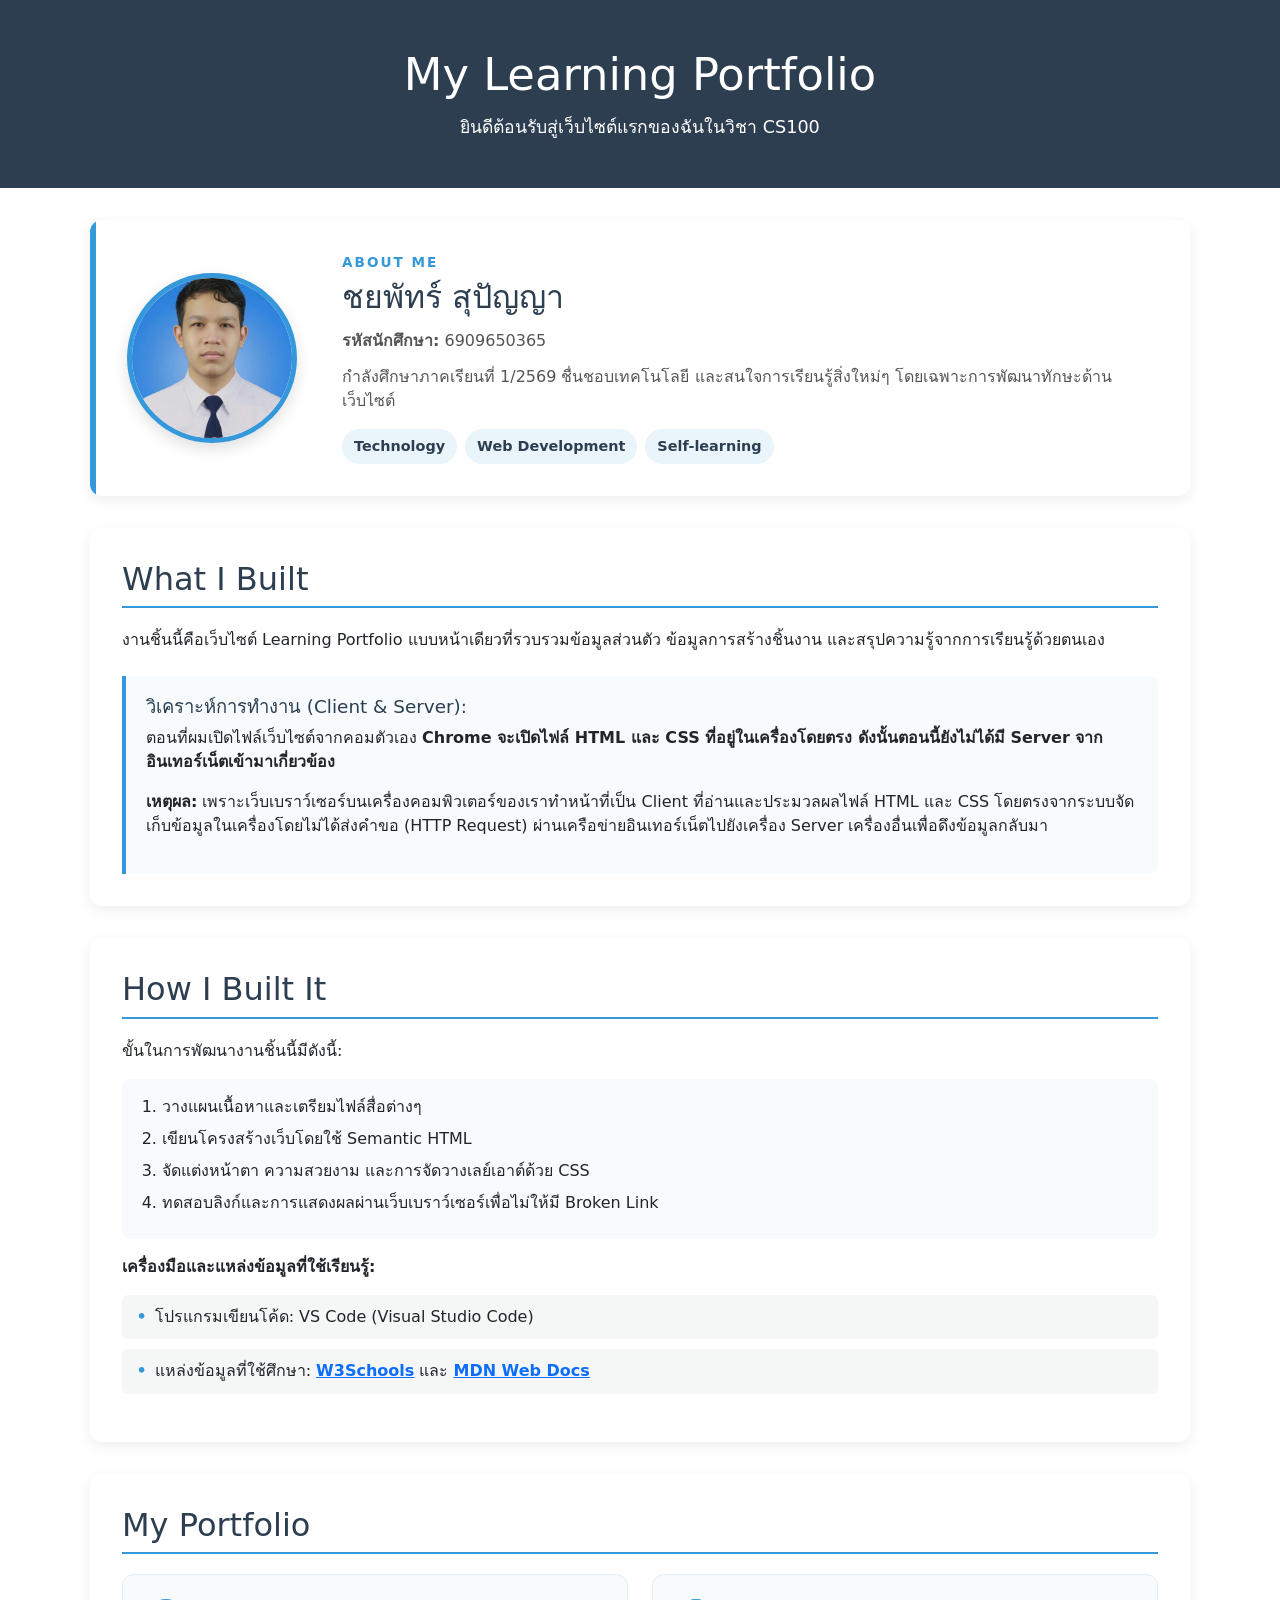
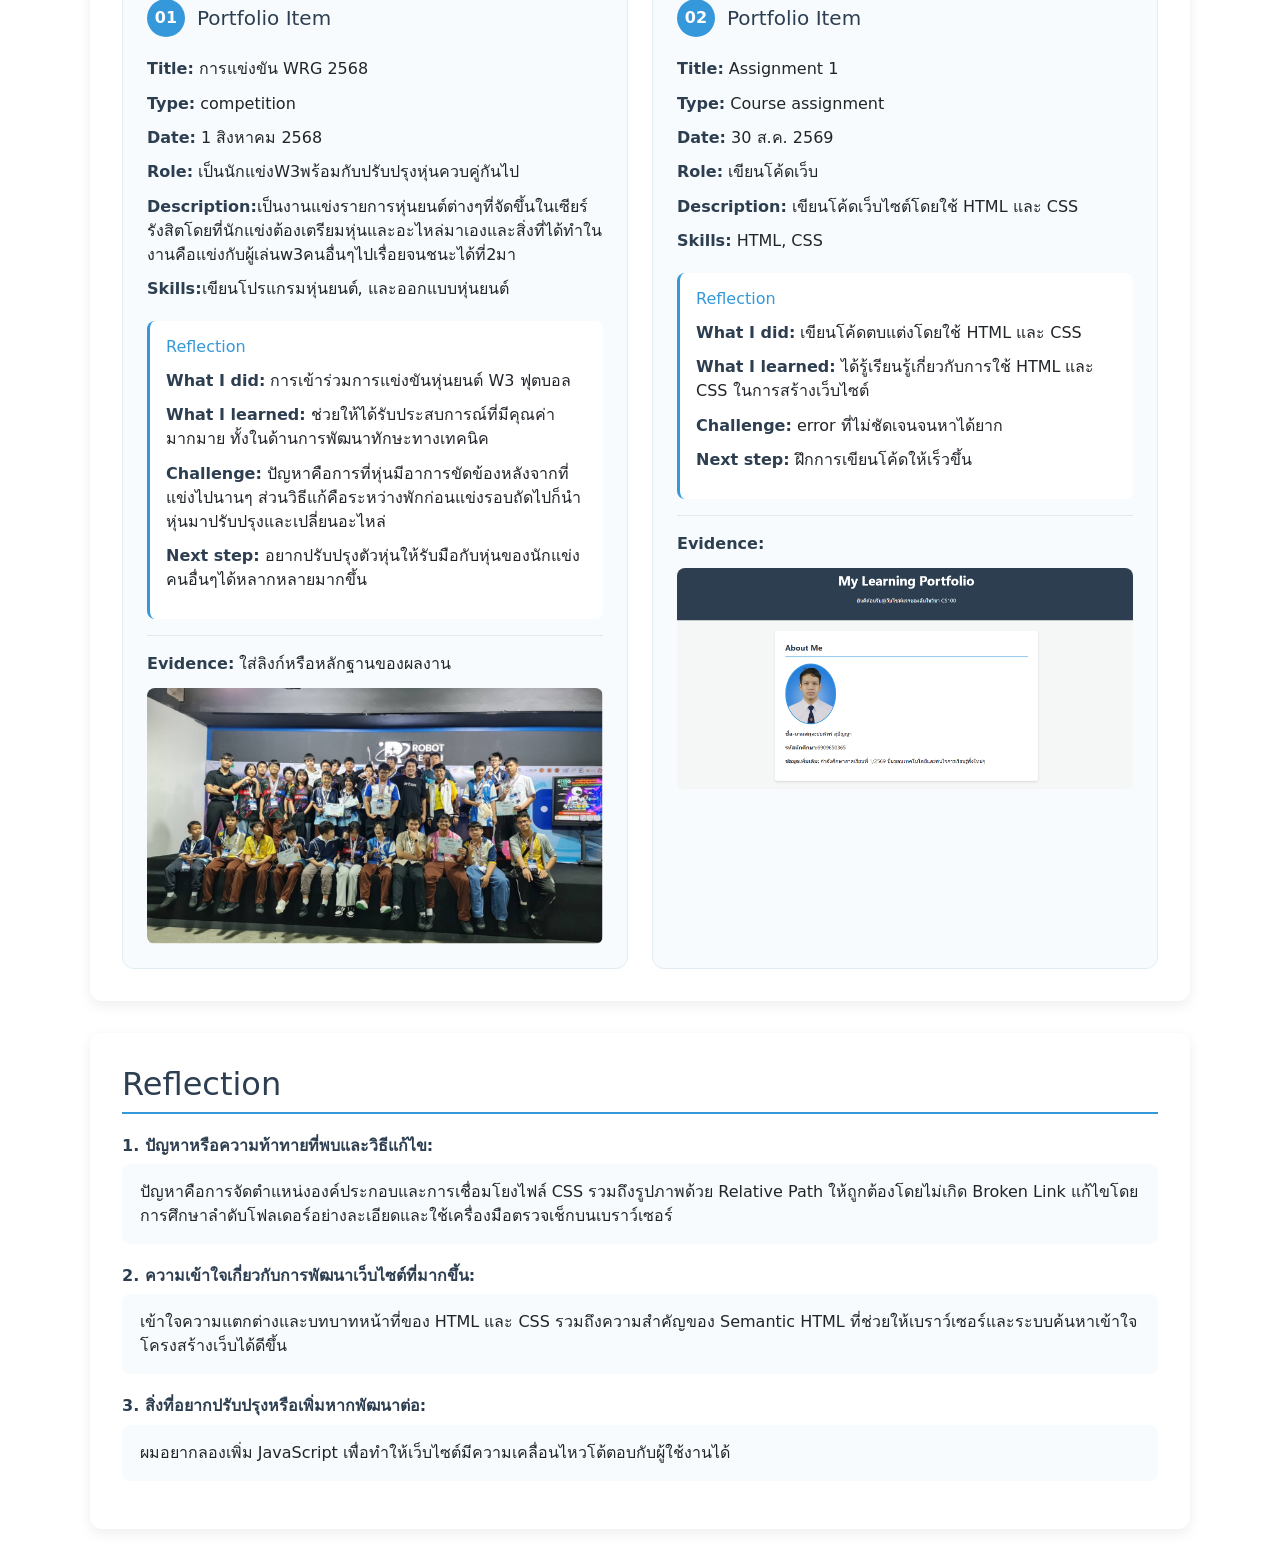
==== commit 7383022d: "รับแต่งหน้าจอ(#4)" ====
--- a/A1project0365/index.html
+++ b/A1project0365/index.html
@@ -5,7 +5,6 @@
     <meta name="viewport" content="width=device-width, initial-scale=1.0">
     <title>My First Learning Portfolio</title>
     <link rel="stylesheet" href="css/style.css">
-    <link rel="stylesheet" href="css/style_A2_about_me.css">
     <link href="https://cdn.jsdelivr.net/npm/bootstrap@5.3.8/dist/css/bootstrap.min.css" rel="stylesheet" integrity="sha384-sRIl4kxILFvY47J16cr9ZwB07vP4J8+LH7qKQnuqkuIAvNWLzeN8tE5YBujZqJLB" crossorigin="anonymous">
     <script src="https://cdn.jsdelivr.net/npm/bootstrap@5.3.8/dist/js/bootstrap.bundle.min.js" integrity="sha384-FKyoEForCGlyvwx9Hj09JcYn3nv7wiPVlz7YYwJrWVcXK/BmnVDxM+D2scQbITxI" crossorigin="anonymous"></script>
 </head>
@@ -113,7 +112,7 @@
                         <p><strong>Next step:</strong> ฝึกการเขียนโค้ดให้เร็วขึ้น</p>
                     </div>
                     <p class="evidence"><strong>Evidence:</strong> </p>
-                    <img src="./media/Screenshot 2026-10-03 181500.png" alt="ตัวอย่างผลงาน" class="portfolio-image" width="520px" height="240px">
+                    <img src="./media/Screenshot 2026-10-03 181500.png" alt="ตัวอย่างผลงาน" class="portfolio-image">
                 </article>
             </div>
         </section>
@@ -128,7 +127,5 @@
         </section>
     </main>
 
-    </footer>
-
 </body>
 </html>
--- a/A1project0365/css/style.css
+++ b/A1project0365/css/style.css
@@ -1,3 +1,89 @@
+* {
+    box-sizing: border-box;
+}
+
+html {
+    scroll-behavior: smooth;
+}
+
+body {
+    margin: 0;
+    padding: 0;
+    font-family: "Segoe UI", Tahoma, Geneva, Verdana, sans-serif;
+    line-height: 1.7;
+    background-color: #f4f7f6;
+    color: #333;
+    overflow-x: hidden;
+}
+
+img {
+    max-width: 100%;
+    height: auto;
+}
+
+header {
+    background: #2c3e50;
+    color: #fff;
+    text-align: center;
+    padding: 3rem 1.25rem;
+}
+
+header h1 {
+    margin: 0;
+    font-size: clamp(2rem, 5vw, 2.8rem);
+    line-height: 1.2;
+}
+
+header p {
+    margin: 0.75rem 0 0;
+    font-size: clamp(0.95rem, 2vw, 1.1rem);
+}
+
+main {
+    width: min(1100px, calc(100% - 2rem));
+    margin: 2rem auto;
+}
+
+section {
+    background: #fff;
+    padding: clamp(1.25rem, 3vw, 2rem);
+    margin-bottom: 2rem;
+    border-radius: 12px;
+    box-shadow: 0 4px 14px rgba(0, 0, 0, 0.07);
+}
+
+section h2 {
+    color: #2c3e50;
+    border-bottom: 2px solid #3498db;
+    padding-bottom: 0.5rem;
+    margin-top: 0;
+    margin-bottom: 1.25rem;
+    font-size: clamp(1.5rem, 3vw, 2rem);
+}
+
+p {
+    overflow-wrap: anywhere;
+}
+
+a {
+    color: #3498db;
+    text-decoration: none;
+    font-weight: 600;
+}
+
+a:hover {
+    text-decoration: underline;
+}
+
+ol,
+ul {
+    padding-left: 1.5rem;
+}
+
+li {
+    margin-bottom: 0.5rem;
+}
+
 #about-me {
     overflow: hidden;
     position: relative;
@@ -11,13 +97,12 @@
     width: 6px;
     height: 100%;
     background-color: #3498db;
-    border-radius: 8px 0 0 8px;
 }
 
 .about-content {
     display: flex;
     align-items: center;
-    gap: 2.5rem;
+    gap: clamp(1.5rem, 5vw, 2.5rem);
 }
 
 .about-image {
@@ -26,16 +111,19 @@
 }
 
 #about-me .profile-img {
+    display: block;
     width: 170px;
     height: 170px;
     object-fit: cover;
     margin: 0 auto;
     border: 5px solid #3498db;
+    border-radius: 50%;
     box-shadow: 0 6px 15px rgba(0, 0, 0, 0.12);
 }
 
 .about-info {
     flex: 1;
+    min-width: 0;
 }
 
 .about-label {
@@ -51,7 +139,7 @@
     padding: 0;
     margin: 0 0 0.75rem;
     color: #2c3e50;
-    font-size: 2rem;
+    font-size: clamp(1.6rem, 4vw, 2rem);
 }
 
 .student-id {
@@ -80,47 +168,8 @@
     font-weight: 600;
 }
 
-@media (max-width: 576px) {
-    #about-me {
-        padding: 1.5rem;
-    }
-
-    .about-content {
-        flex-direction: column;
-        gap: 1.5rem;
-        text-align: center;
-    }
-
-    .about-image {
-        flex-basis: auto;
-    }
-
-    #about-me .profile-img {
-        width: 145px;
-        height: 145px;
-    }
-
-    #about-me .about-info h2 {
-        font-size: 1.6rem;
-    }
-
-    .interest-list {
-        justify-content: center;
-    }
-}
-
-
-/* Remaining sections - A2 portfolio styling */
 .portfolio-section {
     position: relative;
-}
-
-.portfolio-section > h2 {
-    margin-bottom: 1rem;
-}
-
-.portfolio-section p {
-    color: #555;
 }
 
 .theory-answer {
@@ -137,24 +186,6 @@
     font-size: 1.15rem;
 }
 
-.portfolio-section ol,
-.portfolio-section ul {
-    margin-top: 0.75rem;
-}
-
-.portfolio-section li {
-    padding: 0.3rem 0;
-}
-
-.portfolio-section a {
-    display: inline-block;
-    transition: transform 0.2s ease;
-}
-
-.portfolio-section a:hover {
-    transform: translateY(-1px);
-}
-
 #how-i-built ol {
     padding: 1rem 1rem 1rem 2.5rem;
     background-color: #f7fbfd;
@@ -180,6 +211,98 @@
     margin-right: 0.5rem;
 }
 
+#my-portfolio {
+    position: relative;
+}
+
+.portfolio-grid {
+    display: grid;
+    grid-template-columns: repeat(2, minmax(0, 1fr));
+    gap: 1.5rem;
+}
+
+.portfolio-item {
+    min-width: 0;
+    padding: 1.5rem;
+    background: #f8fbfd;
+    border: 1px solid #e2edf3;
+    border-radius: 12px;
+    transition: transform 0.2s ease, box-shadow 0.2s ease;
+}
+
+.portfolio-item:hover {
+    transform: translateY(-3px);
+    box-shadow: 0 8px 18px rgba(0, 0, 0, 0.08);
+}
+
+.portfolio-item-header {
+    display: flex;
+    align-items: center;
+    gap: 0.75rem;
+    margin-bottom: 1.25rem;
+}
+
+.portfolio-item-header h3 {
+    margin: 0;
+    color: #2c3e50;
+    font-size: 1.25rem;
+}
+
+.portfolio-number {
+    display: inline-flex;
+    align-items: center;
+    justify-content: center;
+    flex: 0 0 38px;
+    width: 38px;
+    height: 38px;
+    border-radius: 50%;
+    background: #3498db;
+    color: #fff;
+    font-weight: bold;
+}
+
+.portfolio-details p,
+.reflection-box p {
+    margin-bottom: 0.65rem;
+}
+
+.portfolio-details strong,
+.reflection-box strong,
+.evidence strong {
+    color: #2c3e50;
+}
+
+.reflection-box {
+    margin-top: 1.25rem;
+    padding: 1rem;
+    background: #fff;
+    border-radius: 8px;
+    border-left: 3px solid #3498db;
+}
+
+.reflection-box h4 {
+    margin: 0 0 0.8rem;
+    color: #3498db;
+    font-size: 1rem;
+}
+
+.evidence {
+    margin: 1rem 0 0;
+    padding-top: 1rem;
+    border-top: 1px solid #dfe9ee;
+}
+
+.portfolio-image {
+    display: block;
+    width: 100%;
+    max-width: 520px;
+    height: auto;
+    max-height: 360px;
+    object-fit: contain;
+    margin: 0.75rem auto 0;
+    border-radius: 8px;
+}
+
 #reflection > p:nth-of-type(odd) {
     margin-top: 1.25rem;
     margin-bottom: 0.4rem;
@@ -193,9 +316,58 @@
     border-radius: 8px;
 }
 
-@media (max-width: 576px) {
-    .portfolio-section {
-        padding: 1.5rem;
+footer {
+    text-align: center;
+    padding: 1.5rem;
+    background-color: #2c3e50;
+    color: #fff;
+    margin-top: 4rem;
+    font-size: 0.9rem;
+}
+
+@media (max-width: 900px) {
+    main {
+        width: min(100% - 1.5rem, 850px);
+    }
+
+    .portfolio-grid {
+        grid-template-columns: 1fr;
+    }
+}
+
+@media (max-width: 600px) {
+    header {
+        padding: 2.25rem 1rem;
+    }
+
+    main {
+        width: calc(100% - 1rem);
+        margin: 1rem auto;
+    }
+
+    section {
+        padding: 1.25rem;
+        margin-bottom: 1rem;
+        border-radius: 10px;
+    }
+
+    .about-content {
+        flex-direction: column;
+        gap: 1.25rem;
+        text-align: center;
+    }
+
+    .about-image {
+        flex-basis: auto;
+    }
+
+    #about-me .profile-img {
+        width: 145px;
+        height: 145px;
+    }
+
+    .interest-list {
+        justify-content: center;
     }
 
     .theory-answer {
@@ -205,91 +377,38 @@
     #how-i-built ol {
         padding-left: 2rem;
     }
-}
-
-
-/* My Portfolio */
-#my-portfolio {
-    position: relative;
-}
-
-.portfolio-grid {
-    display: grid;
-    grid-template-columns: repeat(2, minmax(0, 1fr));
-    gap: 1.5rem;
-}
-
-.portfolio-item {
-    padding: 1.5rem;
-    background: #f8fbfd;
-    border: 1px solid #e2edf3;
-    border-radius: 12px;
-    transition: transform 0.2s ease, box-shadow 0.2s ease;
-}
-
-.portfolio-item:hover {
-    transform: translateY(-3px);
-    box-shadow: 0 8px 18px rgba(0, 0, 0, 0.08);
-}
-
-.portfolio-item-header {
-    display: flex;
-    align-items: center;
-    gap: 0.75rem;
-    margin-bottom: 1.25rem;
-}
-
-.portfolio-item-header h3 {
-    margin: 0;
-    color: #2c3e50;
-    font-size: 1.25rem;
-}
-
-.portfolio-number {
-    display: inline-flex;
-    align-items: center;
-    justify-content: center;
-    width: 38px;
-    height: 38px;
-    border-radius: 50%;
-    background: #3498db;
-    color: #ffffff;
-    font-weight: bold;
-}
-
-.portfolio-details p,
-.reflection-box p {
-    margin-bottom: 0.65rem;
-}
-
-.portfolio-details strong,
-.reflection-box strong,
-.evidence strong {
-    color: #2c3e50;
-}
-
-.reflection-box {
-    margin-top: 1.25rem;
-    padding: 1rem;
-    background: #ffffff;
-    border-radius: 8px;
-    border-left: 3px solid #3498db;
-}
-
-.reflection-box h4 {
-    margin: 0 0 0.8rem;
-    color: #3498db;
-    font-size: 1rem;
-}
-
-.evidence {
-    margin: 1rem 0 0;
-    padding-top: 1rem;
-    border-top: 1px solid #dfe9ee;
-}
-
-@media (max-width: 768px) {
-    .portfolio-grid {
-        grid-template-columns: 1fr;
-    }
-}+
+    .portfolio-item {
+        padding: 1.1rem;
+    }
+
+    .portfolio-item-header {
+        align-items: flex-start;
+    }
+
+    .portfolio-details p,
+    .reflection-box p {
+        overflow-wrap: anywhere;
+    }
+}
+
+@media (max-width: 380px) {
+    main {
+        width: calc(100% - 0.75rem);
+    }
+
+    section {
+        padding: 1rem;
+    }
+
+    #about-me .profile-img {
+        width: 125px;
+        height: 125px;
+    }
+
+    .portfolio-number {
+        flex-basis: 34px;
+        width: 34px;
+        height: 34px;
+    }
+}
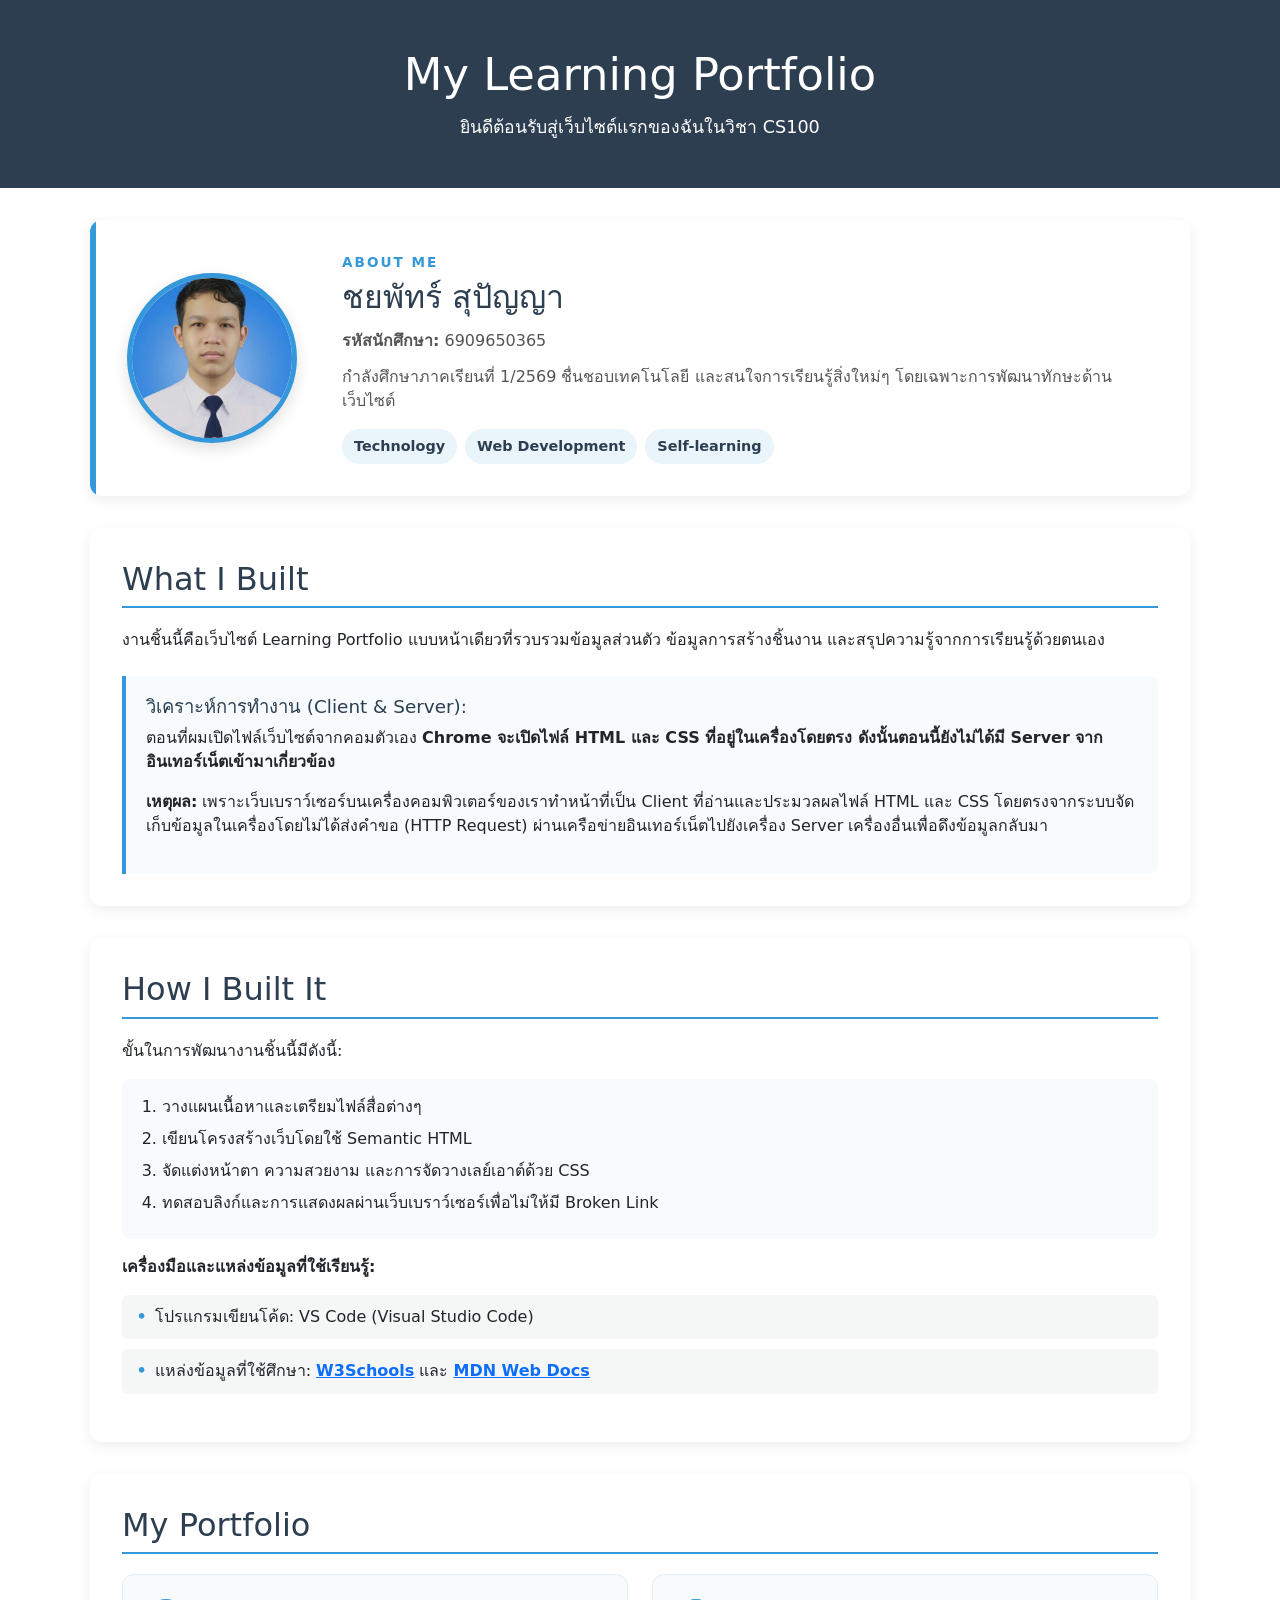
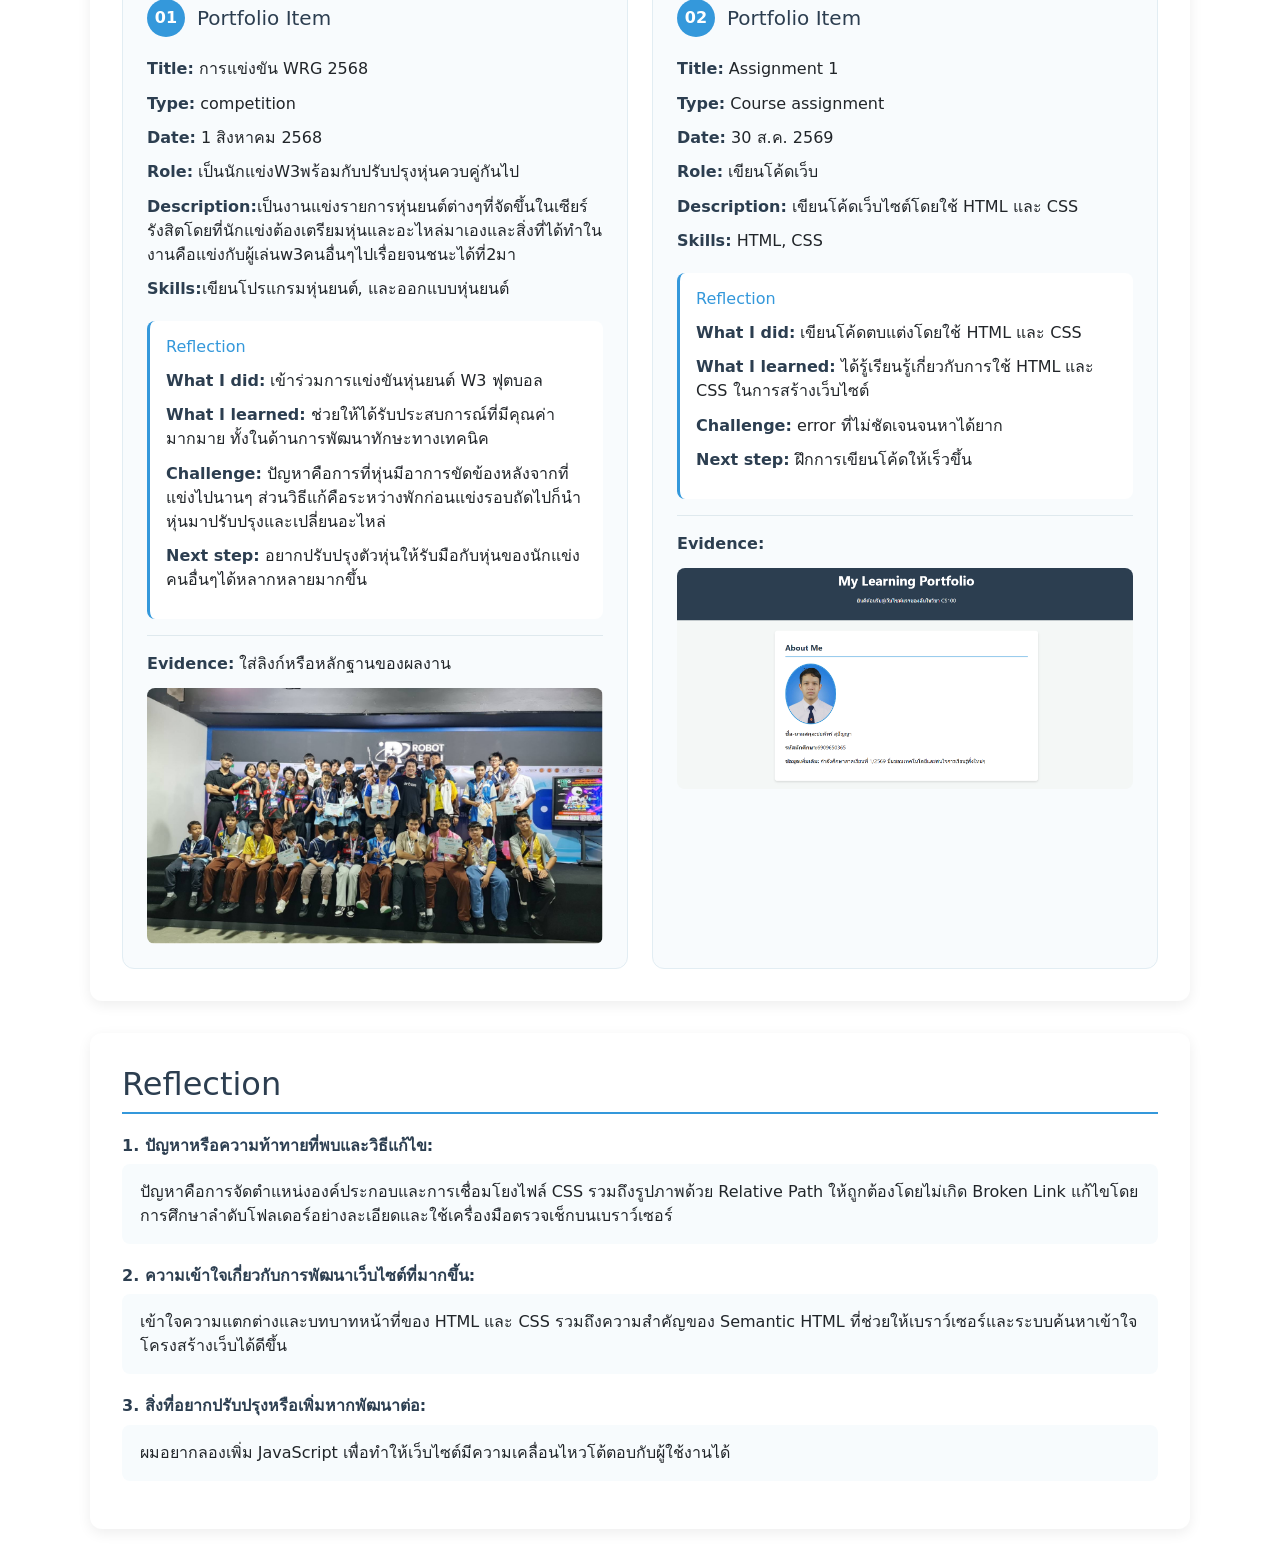
==== commit d4956f39: "fix file" ====
--- a/A1project0365/index.html
+++ b/A1project0365/index.html
@@ -82,7 +82,7 @@
                     </div>
                     <div class="reflection-box">
                         <h4>Reflection</h4>
-                        <p><strong>What I did:</strong> การเข้าร่วมการแข่งขันหุ่นยนต์ W3 ฟุตบอล </p>
+                        <p><strong>What I did:</strong> เข้าร่วมการแข่งขันหุ่นยนต์ W3 ฟุตบอล </p>
                         <p><strong>What I learned:</strong> ช่วยให้ได้รับประสบการณ์ที่มีคุณค่ามากมาย ทั้งในด้านการพัฒนาทักษะทางเทคนิค</p>
                         <p><strong>Challenge:</strong> ปัญหาคือการที่หุ่นมีอาการขัดข้องหลังจากที่แข่งไปนานๆ ส่วนวิธีแก้คือระหว่างพักก่อนแข่งรอบถัดไปก็นำหุ่นมาปรับปรุงและเปลี่ยนอะไหล่</p>
                         <p><strong>Next step:</strong> อยากปรับปรุงตัวหุ่นให้รับมือกับหุ่นของนักแข่งคนอื่นๆได้หลากหลายมากขึ้น</p>
